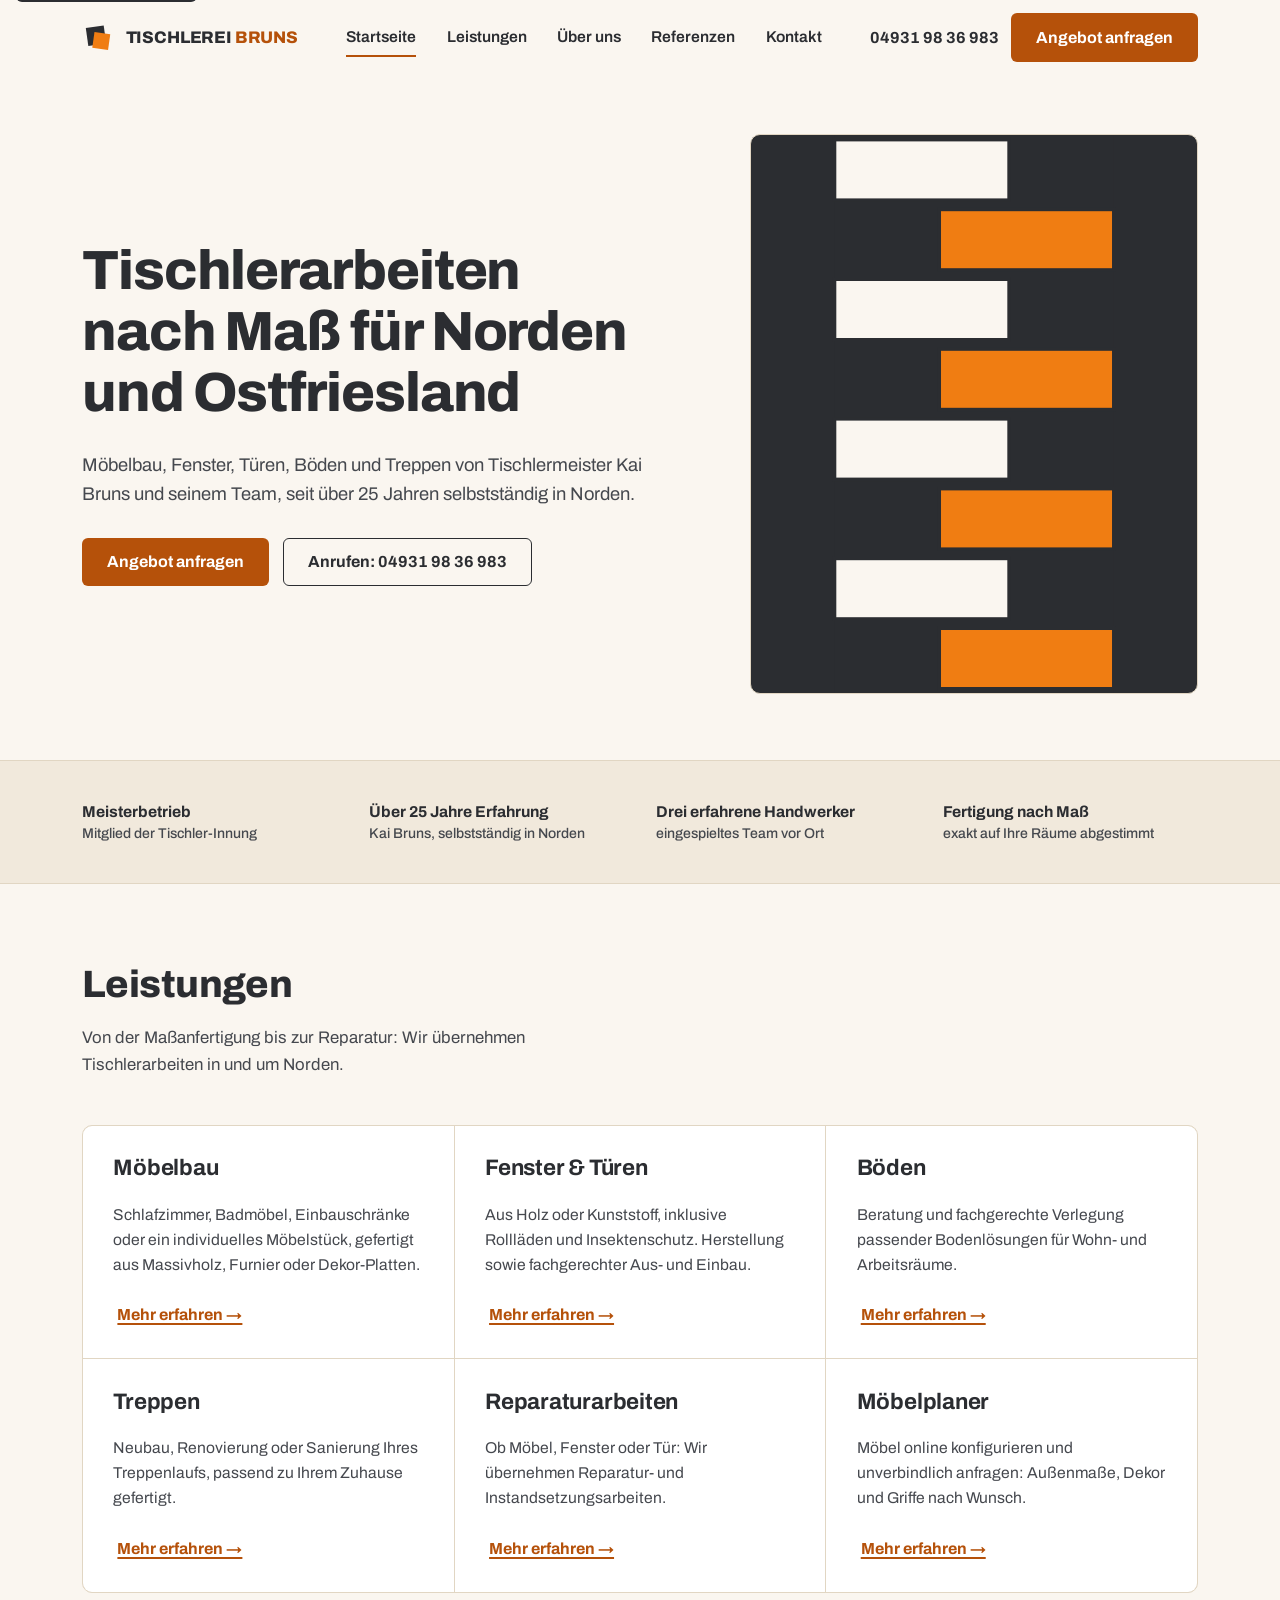
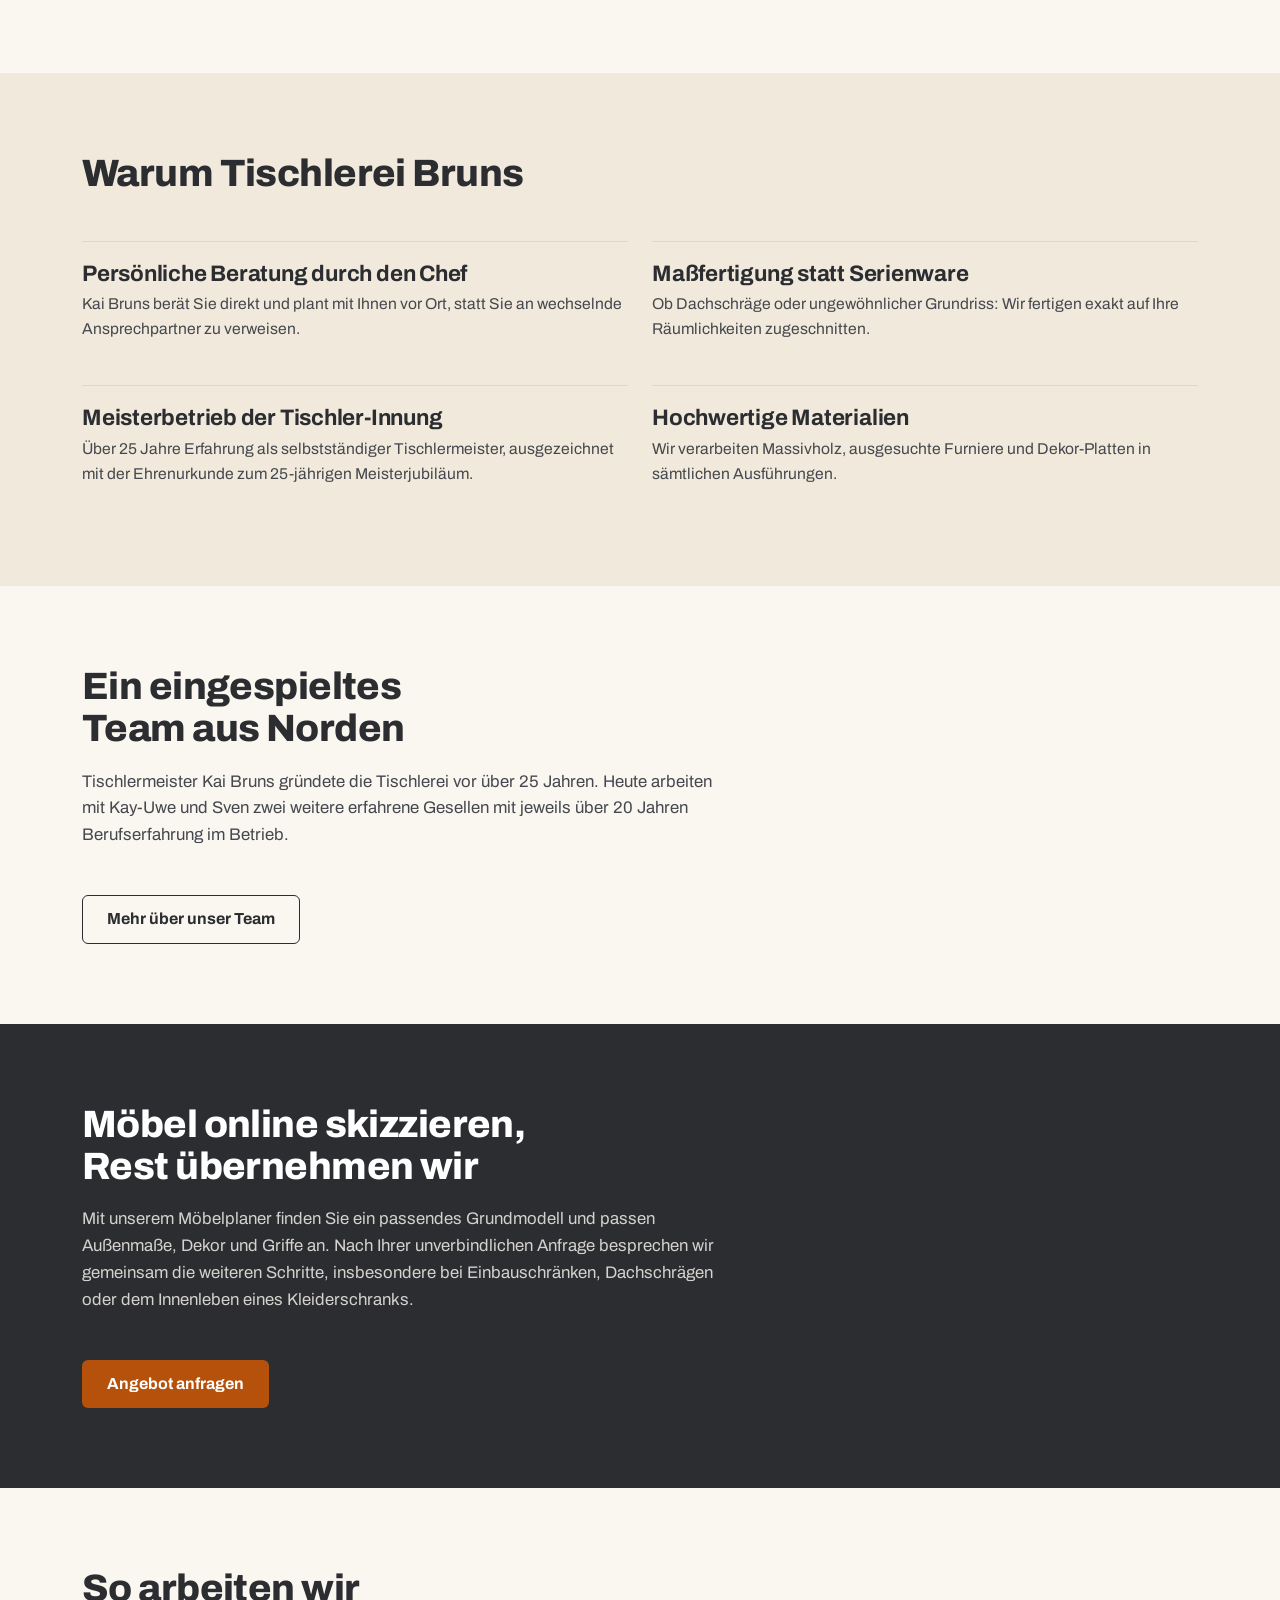
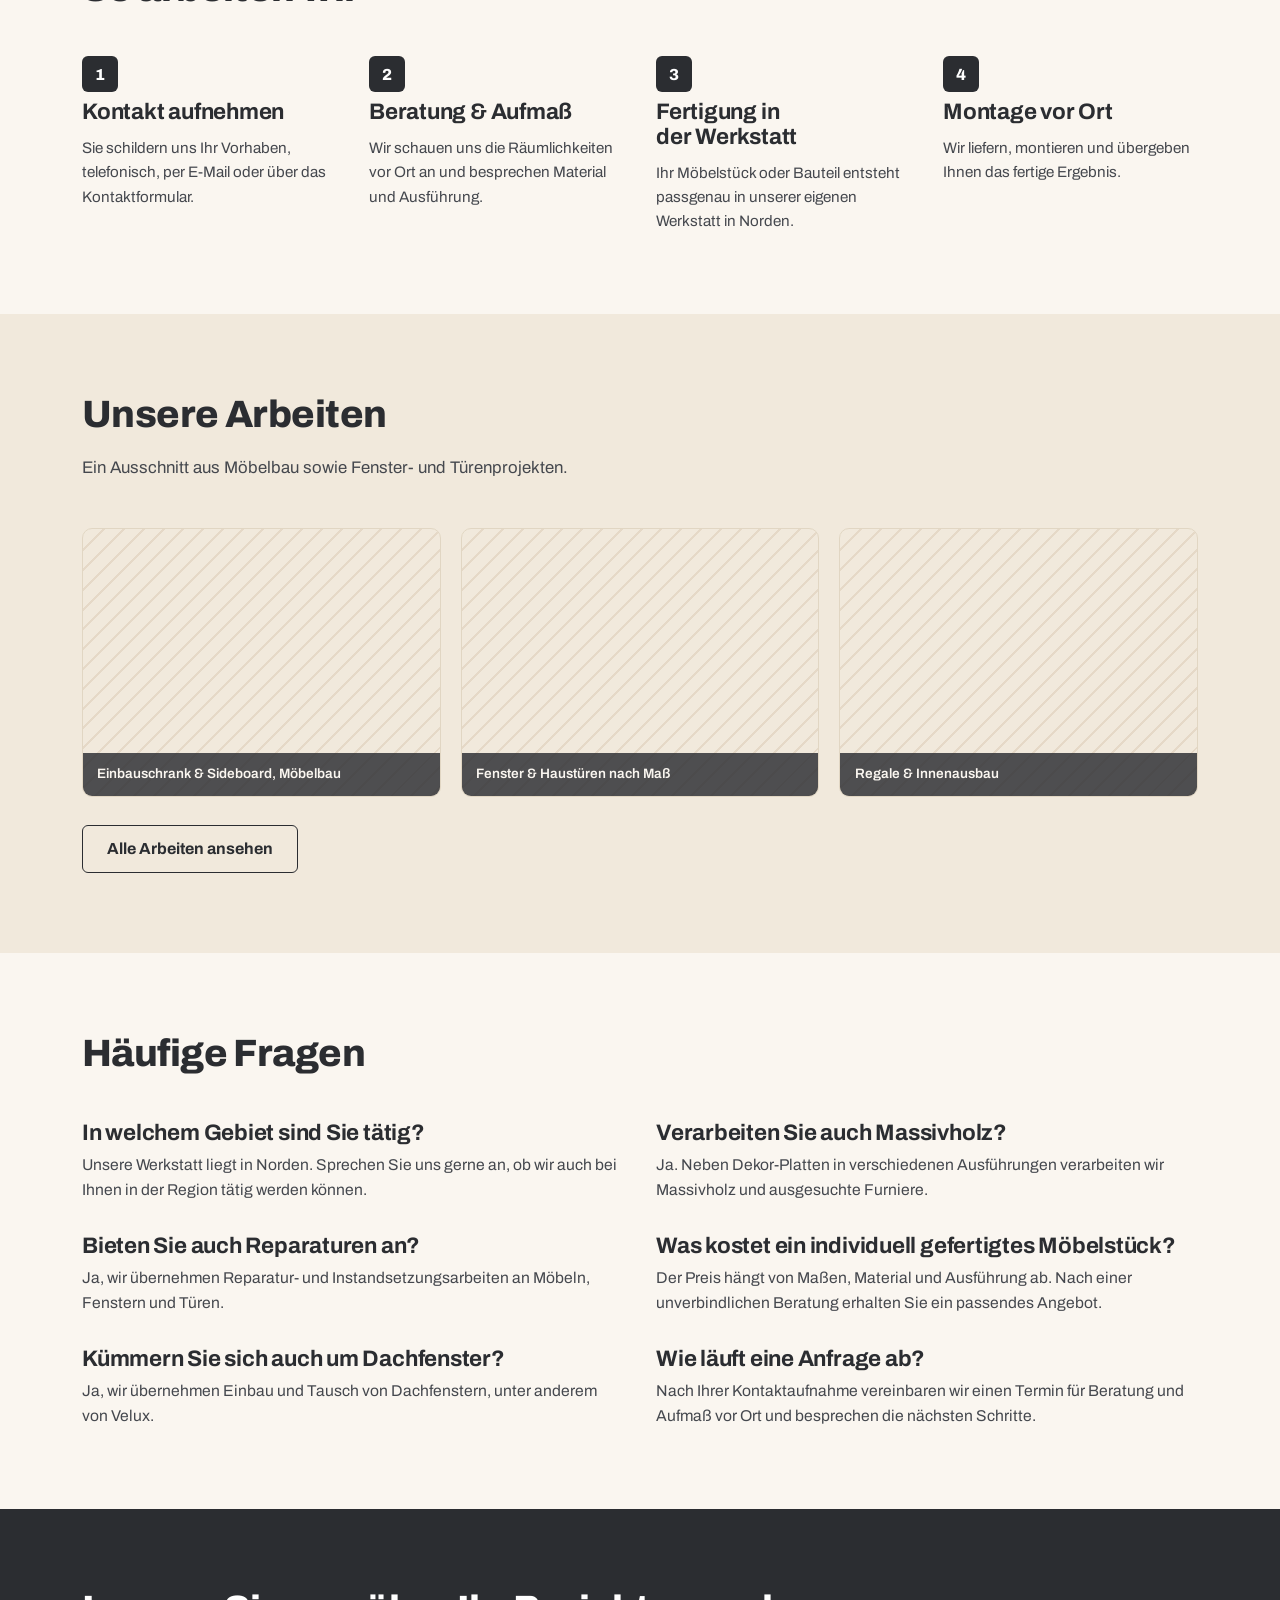
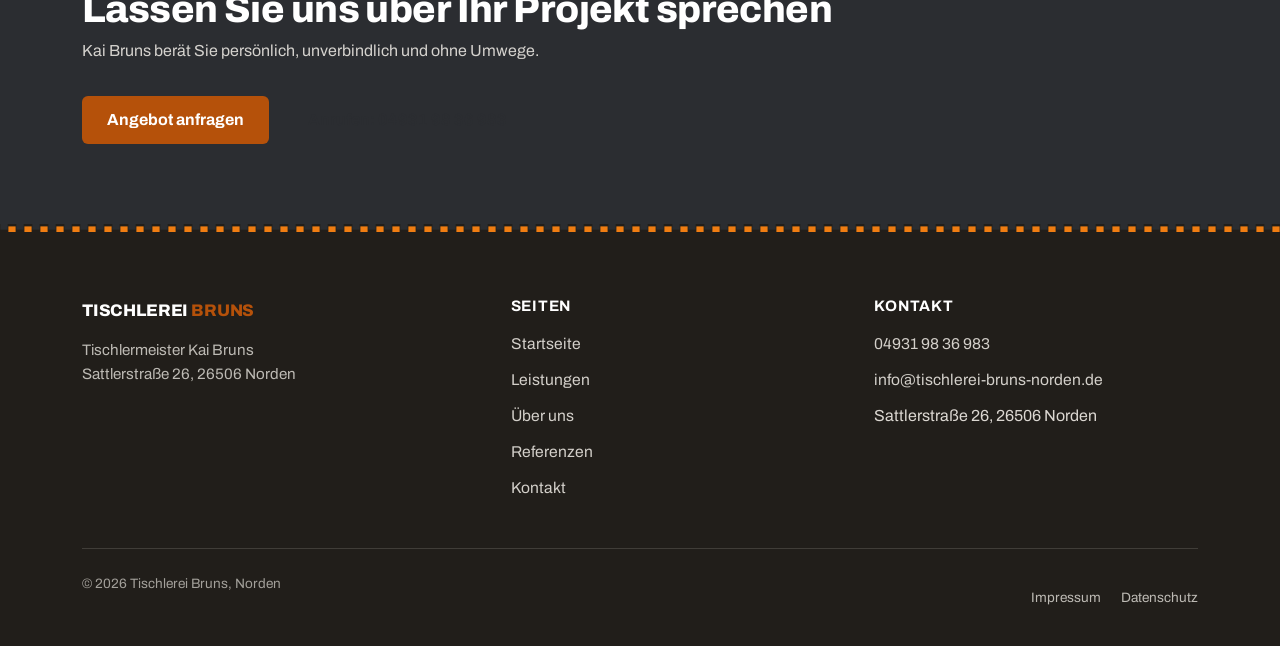
==== index.html @ 198295e8 "Vollständige Unternehmenswebsite für Tischlerei Bruns erstellen Statische HTML/CSS/JS-Website mit St" ====
<!doctype html>
<html lang="de">
<head>
  <meta charset="UTF-8" />
  <meta name="viewport" content="width=device-width, initial-scale=1, viewport-fit=cover, interactive-widget=resizes-content" />
  <title>Tischlerei Bruns Norden | Möbel, Fenster &amp; Türen nach Maß</title>
  <meta name="description" content="Tischlerei Bruns in Norden: Möbelbau, Fenster &amp; Türen, Böden, Treppen und Reparaturarbeiten nach Maß. Meisterbetrieb der Tischler-Innung, über 25 Jahre Erfahrung." />
  <link rel="canonical" href="https://www.tischlerei-bruns-norden.de/" />
  <meta property="og:type" content="website" />
  <meta property="og:site_name" content="Tischlerei Bruns" />
  <meta property="og:title" content="Tischlerei Bruns Norden | Möbel, Fenster &amp; Türen nach Maß" />
  <meta property="og:description" content="Meisterbetrieb in Norden: Möbelbau, Fenster &amp; Türen, Böden, Treppen und Reparaturarbeiten nach Maß." />
  <meta property="og:locale" content="de_DE" />
  <meta name="theme-color" content="#faf6f0" />
  <link rel="icon" href="assets/img/favicon.svg" type="image/svg+xml" />
  <link rel="preconnect" href="https://fonts.googleapis.com" />
  <link rel="preconnect" href="https://fonts.gstatic.com" crossorigin />
  <link rel="stylesheet" href="assets/css/style.css" />
  <script type="application/ld+json">
  {
    "@context": "https://schema.org",
    "@type": "HomeAndConstructionBusiness",
    "name": "Tischlerei Bruns",
    "url": "https://www.tischlerei-bruns-norden.de/",
    "telephone": "+49 4931 983 6983",
    "email": "info@tischlerei-bruns-norden.de",
    "address": {
      "@type": "PostalAddress",
      "streetAddress": "Sattlerstraße 26",
      "postalCode": "26506",
      "addressLocality": "Norden",
      "addressCountry": "DE"
    }
  }
  </script>
</head>
<body>
  <div class="scroll-sentinel" data-scroll-sentinel aria-hidden="true"></div>
  <a class="skip-link" href="#main">Zum Inhalt springen</a>

  <header class="site-header">
    <div class="container">
      <a class="brand" href="index.html">
        <svg class="brand-mark" viewBox="0 0 64 64" aria-hidden="true">
          <g transform="translate(32,32) rotate(-8)"><rect x="-22" y="-22" width="34" height="34" fill="#2B2D31"/></g>
          <g transform="translate(32,32) rotate(8)"><rect x="-10" y="-10" width="30" height="30" fill="#F07D12"/></g>
        </svg>
        <span class="brand-word">TISCHLEREI <strong>BRUNS</strong></span>
      </a>
      <nav class="main-nav" aria-label="Hauptnavigation">
        <a href="index.html" aria-current="page">Startseite</a>
        <a href="leistungen.html">Leistungen</a>
        <a href="ueber-uns.html">Über uns</a>
        <a href="referenzen.html">Referenzen</a>
        <a href="kontakt.html">Kontakt</a>
      </nav>
      <div class="header-actions">
        <a class="header-call" href="tel:+4949319836983">04931 98 36 983</a>
        <a class="btn btn-primary" href="kontakt.html">Angebot anfragen</a>
        <button class="nav-toggle" type="button" data-nav-toggle aria-expanded="false" aria-controls="mobile-nav" aria-label="Menü öffnen">
          <span class="nav-toggle-bars"><span></span><span></span><span></span></span>
        </button>
      </div>
    </div>
  </header>

  <div class="mobile-nav" id="mobile-nav" data-mobile-nav>
    <nav aria-label="Mobile Navigation">
      <a href="index.html" aria-current="page">Startseite</a>
      <a href="leistungen.html">Leistungen</a>
      <a href="ueber-uns.html">Über uns</a>
      <a href="referenzen.html">Referenzen</a>
      <a href="kontakt.html">Kontakt</a>
      <a class="btn btn-primary btn-block" href="kontakt.html">Angebot anfragen</a>
      <div class="mobile-nav-contact">
        <a href="tel:+4949319836983">04931 98 36 983</a>
        <a href="mailto:info@tischlerei-bruns-norden.de">info@tischlerei-bruns-norden.de</a>
      </div>
    </nav>
  </div>

  <main id="main">
    <section class="hero">
      <div class="container">
        <div class="hero-copy">
          <h1>Tischlerarbeiten nach Maß für Norden und Ostfriesland</h1>
          <p>Möbelbau, Fenster, Türen, Böden und Treppen von Tischlermeister Kai Bruns und seinem Team, seit über 25 Jahren selbstständig in Norden.</p>
          <div class="hero-actions">
            <a class="btn btn-primary" href="kontakt.html">Angebot anfragen</a>
            <a class="btn btn-secondary" href="tel:+4949319836983">Anrufen: 04931 98 36 983</a>
          </div>
        </div>
        <div class="hero-visual">
          <svg viewBox="0 0 240 480" role="img" aria-label="Grafische Darstellung einer Zinkenverbindung, Sinnbild für passgenaue Tischlerarbeit">
            <rect width="240" height="480" fill="#2B2D31" />
            <rect x="0" y="4" width="150" height="52" fill="#FAF6F0" stroke="#2B2D31" stroke-width="3" />
            <rect x="90" y="64" width="150" height="52" fill="#F07D12" stroke="#2B2D31" stroke-width="3" />
            <rect x="0" y="124" width="150" height="52" fill="#FAF6F0" stroke="#2B2D31" stroke-width="3" />
            <rect x="90" y="184" width="150" height="52" fill="#F07D12" stroke="#2B2D31" stroke-width="3" />
            <rect x="0" y="244" width="150" height="52" fill="#FAF6F0" stroke="#2B2D31" stroke-width="3" />
            <rect x="90" y="304" width="150" height="52" fill="#F07D12" stroke="#2B2D31" stroke-width="3" />
            <rect x="0" y="364" width="150" height="52" fill="#FAF6F0" stroke="#2B2D31" stroke-width="3" />
            <rect x="90" y="424" width="150" height="52" fill="#F07D12" stroke="#2B2D31" stroke-width="3" />
          </svg>
        </div>
      </div>
    </section>

    <div class="trust-bar">
      <div class="container">
        <ul>
          <li>Meisterbetrieb<span>Mitglied der Tischler-Innung</span></li>
          <li>Über 25 Jahre Erfahrung<span>Kai Bruns, selbstständig in Norden</span></li>
          <li>Drei erfahrene Handwerker<span>eingespieltes Team vor Ort</span></li>
          <li>Fertigung nach Maß<span>exakt auf Ihre Räume abgestimmt</span></li>
        </ul>
      </div>
    </div>

    <section aria-labelledby="leistungen-heading">
      <div class="container">
        <div class="section-head">
          <h2 id="leistungen-heading">Leistungen</h2>
          <p>Von der Maßanfertigung bis zur Reparatur: Wir übernehmen Tischlerarbeiten in und um Norden.</p>
        </div>
        <div class="service-list">
          <article class="service-item">
            <h3><a href="leistungen.html#moebelbau">Möbelbau</a></h3>
            <p>Schlafzimmer, Badmöbel, Einbauschränke oder ein individuelles Möbelstück, gefertigt aus Massivholz, Furnier oder Dekor-Platten.</p>
            <a class="btn-ghost" href="leistungen.html#moebelbau">Mehr erfahren →</a>
          </article>
          <article class="service-item">
            <h3><a href="leistungen.html#fenster-tueren">Fenster &amp; Türen</a></h3>
            <p>Aus Holz oder Kunststoff, inklusive Rollläden und Insektenschutz. Herstellung sowie fachgerechter Aus- und Einbau.</p>
            <a class="btn-ghost" href="leistungen.html#fenster-tueren">Mehr erfahren →</a>
          </article>
          <article class="service-item">
            <h3><a href="leistungen.html#boeden">Böden</a></h3>
            <p>Beratung und fachgerechte Verlegung passender Bodenlösungen für Wohn- und Arbeitsräume.</p>
            <a class="btn-ghost" href="leistungen.html#boeden">Mehr erfahren →</a>
          </article>
          <article class="service-item">
            <h3><a href="leistungen.html#treppen">Treppen</a></h3>
            <p>Neubau, Renovierung oder Sanierung Ihres Treppenlaufs, passend zu Ihrem Zuhause gefertigt.</p>
            <a class="btn-ghost" href="leistungen.html#treppen">Mehr erfahren →</a>
          </article>
          <article class="service-item">
            <h3><a href="leistungen.html#reparaturen">Reparaturarbeiten</a></h3>
            <p>Ob Möbel, Fenster oder Tür: Wir übernehmen Reparatur- und Instandsetzungsarbeiten.</p>
            <a class="btn-ghost" href="leistungen.html#reparaturen">Mehr erfahren →</a>
          </article>
          <article class="service-item">
            <h3><a href="leistungen.html#moebelplaner">Möbelplaner</a></h3>
            <p>Möbel online konfigurieren und unverbindlich anfragen: Außenmaße, Dekor und Griffe nach Wunsch.</p>
            <a class="btn-ghost" href="leistungen.html#moebelplaner">Mehr erfahren →</a>
          </article>
        </div>
      </div>
    </section>

    <section class="section-alt" aria-labelledby="warum-heading">
      <div class="container">
        <div class="section-head">
          <h2 id="warum-heading">Warum Tischlerei Bruns</h2>
        </div>
        <div class="reason-list">
          <div class="reason-item">
            <h3>Persönliche Beratung durch den Chef</h3>
            <p>Kai Bruns berät Sie direkt und plant mit Ihnen vor Ort, statt Sie an wechselnde Ansprechpartner zu verweisen.</p>
          </div>
          <div class="reason-item">
            <h3>Maßfertigung statt Serienware</h3>
            <p>Ob Dachschräge oder ungewöhnlicher Grundriss: Wir fertigen exakt auf Ihre Räumlichkeiten zugeschnitten.</p>
          </div>
          <div class="reason-item">
            <h3>Meisterbetrieb der Tischler-Innung</h3>
            <p>Über 25 Jahre Erfahrung als selbstständiger Tischlermeister, ausgezeichnet mit der Ehrenurkunde zum 25-jährigen Meisterjubiläum.</p>
          </div>
          <div class="reason-item">
            <h3>Hochwertige Materialien</h3>
            <p>Wir verarbeiten Massivholz, ausgesuchte Furniere und Dekor-Platten in sämtlichen Ausführungen.</p>
          </div>
        </div>
      </div>
    </section>

    <section aria-labelledby="ueber-heading">
      <div class="container">
        <div class="section-head section-head--wide">
          <h2 id="ueber-heading">Ein eingespieltes Team aus Norden</h2>
          <p>Tischlermeister Kai Bruns gründete die Tischlerei vor über 25 Jahren. Heute arbeiten mit Kay-Uwe und Sven zwei weitere erfahrene Gesellen mit jeweils über 20 Jahren Berufserfahrung im Betrieb.</p>
        </div>
        <a class="btn btn-secondary" href="ueber-uns.html">Mehr über unser Team</a>
      </div>
    </section>

    <section class="section-dark" aria-labelledby="planer-heading">
      <div class="container">
        <div class="section-head section-head--wide">
          <h2 id="planer-heading">Möbel online skizzieren, Rest übernehmen wir</h2>
          <p>Mit unserem Möbelplaner finden Sie ein passendes Grundmodell und passen Außenmaße, Dekor und Griffe an. Nach Ihrer unverbindlichen Anfrage besprechen wir gemeinsam die weiteren Schritte, insbesondere bei Einbauschränken, Dachschrägen oder dem Innenleben eines Kleiderschranks.</p>
        </div>
        <a class="btn btn-primary" href="kontakt.html?leistung=Moebelplaner">Angebot anfragen</a>
      </div>
    </section>

    <section aria-labelledby="ablauf-heading">
      <div class="container">
        <div class="section-head">
          <h2 id="ablauf-heading">So arbeiten wir</h2>
        </div>
        <div class="process-list">
          <div class="process-item">
            <h3>Kontakt aufnehmen</h3>
            <p>Sie schildern uns Ihr Vorhaben, telefonisch, per E-Mail oder über das Kontaktformular.</p>
          </div>
          <div class="process-item">
            <h3>Beratung &amp; Aufmaß</h3>
            <p>Wir schauen uns die Räumlichkeiten vor Ort an und besprechen Material und Ausführung.</p>
          </div>
          <div class="process-item">
            <h3>Fertigung in der Werkstatt</h3>
            <p>Ihr Möbelstück oder Bauteil entsteht passgenau in unserer eigenen Werkstatt in Norden.</p>
          </div>
          <div class="process-item">
            <h3>Montage vor Ort</h3>
            <p>Wir liefern, montieren und übergeben Ihnen das fertige Ergebnis.</p>
          </div>
        </div>
      </div>
    </section>

    <section class="section-alt" aria-labelledby="referenzen-heading">
      <div class="container">
        <div class="section-head">
          <h2 id="referenzen-heading">Unsere Arbeiten</h2>
          <p>Ein Ausschnitt aus Möbelbau sowie Fenster- und Türenprojekten.</p>
        </div>
        <div class="media-grid media-grid-3">
          <figure class="media-frame" style="--ar: 4/3;">
            <figcaption>Einbauschrank &amp; Sideboard, Möbelbau</figcaption>
          </figure>
          <figure class="media-frame" style="--ar: 4/3;">
            <figcaption>Fenster &amp; Haustüren nach Maß</figcaption>
          </figure>
          <figure class="media-frame" style="--ar: 4/3;">
            <figcaption>Regale &amp; Innenausbau</figcaption>
          </figure>
        </div>
        <p class="mt-lg"><a class="btn btn-secondary" href="referenzen.html">Alle Arbeiten ansehen</a></p>
      </div>
    </section>

    <section aria-labelledby="faq-heading">
      <div class="container">
        <div class="section-head">
          <h2 id="faq-heading">Häufige Fragen</h2>
        </div>
        <div class="faq-list">
          <div class="faq-item">
            <h3>In welchem Gebiet sind Sie tätig?</h3>
            <p>Unsere Werkstatt liegt in Norden. Sprechen Sie uns gerne an, ob wir auch bei Ihnen in der Region tätig werden können.</p>
          </div>
          <div class="faq-item">
            <h3>Verarbeiten Sie auch Massivholz?</h3>
            <p>Ja. Neben Dekor-Platten in verschiedenen Ausführungen verarbeiten wir Massivholz und ausgesuchte Furniere.</p>
          </div>
          <div class="faq-item">
            <h3>Bieten Sie auch Reparaturen an?</h3>
            <p>Ja, wir übernehmen Reparatur- und Instandsetzungsarbeiten an Möbeln, Fenstern und Türen.</p>
          </div>
          <div class="faq-item">
            <h3>Was kostet ein individuell gefertigtes Möbelstück?</h3>
            <p>Der Preis hängt von Maßen, Material und Ausführung ab. Nach einer unverbindlichen Beratung erhalten Sie ein passendes Angebot.</p>
          </div>
          <div class="faq-item">
            <h3>Kümmern Sie sich auch um Dachfenster?</h3>
            <p>Ja, wir übernehmen Einbau und Tausch von Dachfenstern, unter anderem von Velux.</p>
          </div>
          <div class="faq-item">
            <h3>Wie läuft eine Anfrage ab?</h3>
            <p>Nach Ihrer Kontaktaufnahme vereinbaren wir einen Termin für Beratung und Aufmaß vor Ort und besprechen die nächsten Schritte.</p>
          </div>
        </div>
      </div>
    </section>

    <section class="cta-band">
      <div class="container">
        <div>
          <h2>Lassen Sie uns über Ihr Projekt sprechen</h2>
          <p>Kai Bruns berät Sie persönlich, unverbindlich und ohne Umwege.</p>
        </div>
        <div class="cta-band-actions">
          <a class="btn btn-primary" href="kontakt.html">Angebot anfragen</a>
          <a class="btn btn-secondary" href="tel:+4949319836983">Anrufen: 04931 98 36 983</a>
        </div>
      </div>
    </section>
  </main>

  <footer class="site-footer">
    <div class="joint-rule" aria-hidden="true"></div>
    <div class="container">
      <div class="footer-inner">
        <div class="footer-brand">
          <span class="brand-word">TISCHLEREI <strong>BRUNS</strong></span>
          <p>Tischlermeister Kai Bruns<br />Sattlerstraße 26, 26506 Norden</p>
        </div>
        <nav class="footer-col" aria-label="Seiten">
          <h3>Seiten</h3>
          <ul>
            <li><a href="index.html">Startseite</a></li>
            <li><a href="leistungen.html">Leistungen</a></li>
            <li><a href="ueber-uns.html">Über uns</a></li>
            <li><a href="referenzen.html">Referenzen</a></li>
            <li><a href="kontakt.html">Kontakt</a></li>
          </ul>
        </nav>
        <div class="footer-col">
          <h3>Kontakt</h3>
          <ul>
            <li><a href="tel:+4949319836983">04931 98 36 983</a></li>
            <li><a href="mailto:info@tischlerei-bruns-norden.de">info@tischlerei-bruns-norden.de</a></li>
            <li>Sattlerstraße 26, 26506 Norden</li>
          </ul>
        </div>
      </div>
      <div class="footer-bottom">
        <p>© <span data-year>2026</span> Tischlerei Bruns, Norden</p>
        <ul>
          <li><a href="impressum.html">Impressum</a></li>
          <li><a href="datenschutz.html">Datenschutz</a></li>
        </ul>
      </div>
    </div>
  </footer>

  <script src="assets/js/main.js"></script>
</body>
</html>
---- assets/css/style.css ----
/* ==========================================================================
   Tischlerei Bruns — Design System
   Ein Akzent (Marken-Orange), eine Radien-Skala, ein Motion-Moment.
   ========================================================================== */

@import url("https://fonts.googleapis.com/css2?family=Archivo:ital,wght@0,400;0,500;0,600;0,700;0,800;1,500&display=swap");

:root {
  /* Brand (aus dem bestehenden Logo/Beschilderung übernommen) */
  --color-orange: #f07d12;
  --color-orange-deep: #b5510a;
  --color-orange-deep-hover: #8f3f08;
  --color-charcoal: #2b2d31;
  --color-charcoal-2: #45484e;
  --color-ink: #211e1a;
  --color-paper: #faf6f0;
  --color-paper-alt: #f1e9dc;
  --color-line: #e1d6c3;
  --color-wood: #a9835a;
  --color-white: #ffffff;

  --color-success: #2f6b3f;
  --color-error: #a5321a;

  /* Typografie */
  --font-sans: "Archivo", system-ui, -apple-system, "Segoe UI", Roboto, sans-serif;
  --measure: 68ch;

  /* Radien (Regel: Buttons/Inputs 6px, Karten/Medien 10px, Badges pill) */
  --radius-sm: 6px;
  --radius-md: 10px;
  --radius-pill: 999px;

  /* Schatten (auf Anthrazit getönt, mit Versatz + Weichzeichnung) */
  --shadow-sm: 0 1px 2px rgba(43, 45, 49, 0.09);
  --shadow-md: 0 12px 28px -12px rgba(43, 45, 49, 0.28);

  /* Bewegung */
  --ease-out: cubic-bezier(0.23, 1, 0.32, 1);
  --ease-in-out: cubic-bezier(0.77, 0, 0.175, 1);
  --dur-fast: 150ms;
  --dur-base: 220ms;

  --header-h: 76px;
}

/* ---------- Reset & Basis ---------- */
*,
*::before,
*::after {
  box-sizing: border-box;
}

html {
  -webkit-text-size-adjust: 100%;
  scroll-behavior: smooth;
}

@media (prefers-reduced-motion: reduce) {
  html {
    scroll-behavior: auto;
  }
}

body {
  margin: 0;
  font-family: var(--font-sans);
  color: var(--color-ink);
  background: var(--color-paper);
  line-height: 1.6;
  -webkit-tap-highlight-color: transparent;
  overscroll-behavior: none;
  overflow-wrap: break-word;
}

img,
svg {
  max-width: 100%;
  display: block;
}

a {
  color: var(--color-orange-deep);
  text-decoration-thickness: 1.5px;
  text-underline-offset: 3px;
}

a:hover {
  color: var(--color-orange-deep-hover);
}

::selection {
  background: var(--color-orange);
  color: var(--color-white);
}

:focus-visible {
  outline: 2.5px solid var(--color-orange-deep);
  outline-offset: 2px;
  border-radius: 3px;
}

h1,
h2,
h3,
h4 {
  font-weight: 800;
  letter-spacing: -0.02em;
  line-height: 1.1;
  margin: 0 0 0.5em;
  color: var(--color-charcoal);
  text-wrap: balance;
}

h1 {
  font-size: clamp(2.25rem, 1.85rem + 2vw, 3.5rem);
}

h2 {
  font-size: clamp(1.75rem, 1.5rem + 1.1vw, 2.5rem);
  letter-spacing: -0.015em;
}

h3 {
  font-size: clamp(1.2rem, 1.1rem + 0.4vw, 1.4rem);
  font-weight: 700;
  letter-spacing: -0.01em;
}

p {
  max-width: var(--measure);
  margin: 0 0 1em;
  hyphens: auto;
}

li,
dd,
dt {
  hyphens: auto;
}

p:last-child {
  margin-bottom: 0;
}

ul,
ol {
  padding-left: 0;
  list-style: none;
}

button {
  font-family: inherit;
}

input,
textarea,
select {
  font-family: inherit;
  font-size: 16px;
}

/* ---------- Layout ---------- */
.container {
  width: 100%;
  max-width: 1180px;
  margin-inline: auto;
  padding-inline: 1.25rem;
}

@media (min-width: 640px) {
  .container {
    padding-inline: 2rem;
  }
}

section {
  padding-block: clamp(3.5rem, 3rem + 2.5vw, 6.5rem);
}

.section-alt {
  background: var(--color-paper-alt);
}

.section-dark {
  background: var(--color-charcoal);
  color: var(--color-paper);
}

.section-dark h2,
.section-dark h3 {
  color: var(--color-white);
}

.section-dark p {
  color: rgba(250, 246, 240, 0.82);
}

.section-head {
  margin-bottom: clamp(2rem, 1.6rem + 1.6vw, 3rem);
  max-width: 56ch;
}

.section-head--wide {
  max-width: 72ch;
}

.section-head p {
  color: var(--color-charcoal-2);
  font-size: 1.05rem;
}

.section-dark .section-head p {
  color: rgba(250, 246, 240, 0.82);
}

/* Finger-Zinken-Trennlinie: schmales, wiederkehrendes Markenzeichen */
.joint-rule {
  height: 8px;
  background-image: url("../img/finger-joint-tile.svg");
  background-repeat: repeat-x;
  background-size: 64px 16px;
  background-position: center;
}

.grid {
  display: grid;
  gap: 1.75rem;
}

@media (min-width: 780px) {
  .grid-2 {
    grid-template-columns: repeat(2, 1fr);
  }
  .grid-3 {
    grid-template-columns: repeat(3, 1fr);
  }
  /* Reihenfolge nur ab Desktop tauschen; mobil bleibt Text immer zuerst lesbar */
  .order-1 {
    order: 1;
  }
  .order-2 {
    order: 2;
  }
}

.stack {
  display: flex;
  flex-direction: column;
  gap: 0.9rem;
}

.mt-lg {
  margin-top: 1.75rem;
}

.mt-sm {
  margin-top: 0.75rem;
}

.visually-hidden {
  position: absolute;
  width: 1px;
  height: 1px;
  overflow: hidden;
  clip: rect(0 0 0 0);
  white-space: nowrap;
  border: 0;
  padding: 0;
  margin: -1px;
}

.skip-link {
  position: absolute;
  left: 1rem;
  top: -3rem;
  background: var(--color-charcoal);
  color: var(--color-white);
  padding: 0.75rem 1.25rem;
  border-radius: var(--radius-sm);
  z-index: 200;
  transition: top var(--dur-base) var(--ease-out);
}

.skip-link:focus {
  top: 1rem;
}

/* ---------- Buttons ---------- */
.btn {
  display: inline-flex;
  align-items: center;
  justify-content: center;
  gap: 0.5rem;
  font-weight: 700;
  font-size: 1rem;
  line-height: 1;
  white-space: nowrap;
  max-width: 100%;
  overflow: hidden;
  text-overflow: ellipsis;
  padding: 0.95rem 1.5rem;
  border-radius: var(--radius-sm);
  border: 1.5px solid transparent;
  cursor: pointer;
  text-decoration: none;
  transition: transform var(--dur-fast) var(--ease-out),
    background-color var(--dur-base) var(--ease-out),
    border-color var(--dur-base) var(--ease-out),
    color var(--dur-base) var(--ease-out);
}

.btn:active {
  transform: scale(0.97);
}

.btn-primary {
  background: var(--color-orange-deep);
  color: var(--color-white);
}

.btn-primary:hover {
  background: var(--color-orange-deep-hover);
  color: var(--color-white);
}

.btn-secondary {
  background: transparent;
  color: var(--color-charcoal);
  border-color: var(--color-charcoal);
}

.section-dark .btn-secondary {
  color: var(--color-white);
  border-color: rgba(250, 246, 240, 0.55);
}

.btn-secondary:hover {
  background: var(--color-charcoal);
  color: var(--color-white);
}

.section-dark .btn-secondary:hover {
  background: rgba(250, 246, 240, 0.12);
  color: var(--color-white);
}

.btn-ghost {
  background: transparent;
  color: var(--color-orange-deep);
  padding-inline: 0.25rem;
  border: none;
}

.btn-ghost:hover {
  color: var(--color-orange-deep-hover);
}

.btn-block {
  width: 100%;
}

.scroll-sentinel {
  position: absolute;
  top: 0;
  left: 0;
  width: 1px;
  height: 1px;
  pointer-events: none;
}

/* ---------- Header ---------- */
.site-header {
  position: sticky;
  top: 0;
  z-index: 100;
  height: var(--header-h);
  display: flex;
  align-items: center;
  background: rgba(250, 246, 240, 0.92);
  backdrop-filter: blur(10px);
  -webkit-backdrop-filter: blur(10px);
  border-bottom: 1px solid transparent;
  transition: box-shadow var(--dur-base) var(--ease-out), border-color var(--dur-base) var(--ease-out);
}

.site-header.is-scrolled {
  box-shadow: var(--shadow-sm);
  border-bottom-color: var(--color-line);
}

.site-header .container {
  display: flex;
  align-items: center;
  justify-content: space-between;
  gap: 1rem;
}

.brand {
  display: flex;
  align-items: center;
  gap: 0.6rem;
  text-decoration: none;
  flex-shrink: 0;
}

.brand:hover {
  color: inherit;
}

.brand-mark {
  width: 34px;
  height: 34px;
  flex-shrink: 0;
}

.brand-word {
  font-weight: 800;
  font-size: 1.05rem;
  letter-spacing: -0.01em;
  line-height: 1.05;
  color: var(--color-charcoal);
}

.brand-word strong {
  color: var(--color-orange-deep);
  font-weight: 800;
}

.main-nav {
  display: none;
}

@media (min-width: 980px) {
  .main-nav {
    display: flex;
    align-items: center;
    gap: 1.9rem;
  }

  .main-nav a {
    color: var(--color-charcoal);
    text-decoration: none;
    font-weight: 600;
    font-size: 0.98rem;
    padding-block: 0.4rem;
    border-bottom: 2px solid transparent;
    transition: border-color var(--dur-base) var(--ease-out), color var(--dur-base) var(--ease-out);
  }

  .main-nav a:hover {
    color: var(--color-orange-deep);
  }

  .main-nav a[aria-current="page"] {
    border-bottom-color: var(--color-orange-deep);
  }
}

.header-actions {
  display: flex;
  align-items: center;
  gap: 0.75rem;
}

/* Auf sehr schmalen Screens nur Logo + Menü-Button zeigen; die CTA lebt dann im aufklappbaren Menü */
.header-actions .btn-primary {
  display: none;
}

@media (min-width: 640px) {
  .header-actions .btn-primary {
    display: inline-flex;
  }
}

.header-call {
  display: none;
  font-weight: 700;
  color: var(--color-charcoal);
  text-decoration: none;
}

@media (min-width: 780px) {
  .header-call {
    display: inline;
  }
}

.nav-toggle {
  display: inline-flex;
  align-items: center;
  justify-content: center;
  width: 44px;
  height: 44px;
  border-radius: var(--radius-sm);
  border: 1.5px solid var(--color-line);
  background: var(--color-white);
  cursor: pointer;
  touch-action: manipulation;
}

@media (min-width: 980px) {
  .nav-toggle {
    display: none;
  }
}

.nav-toggle-bars {
  position: relative;
  width: 20px;
  height: 14px;
}

.nav-toggle-bars span {
  position: absolute;
  left: 0;
  width: 100%;
  height: 2px;
  background: var(--color-charcoal);
  border-radius: 2px;
  transition: transform var(--dur-base) var(--ease-in-out), opacity var(--dur-base) var(--ease-out), top var(--dur-base) var(--ease-in-out);
}

.nav-toggle-bars span:nth-child(1) {
  top: 0;
}
.nav-toggle-bars span:nth-child(2) {
  top: 6px;
}
.nav-toggle-bars span:nth-child(3) {
  top: 12px;
}

.nav-toggle[aria-expanded="true"] .nav-toggle-bars span:nth-child(1) {
  top: 6px;
  transform: rotate(45deg);
}
.nav-toggle[aria-expanded="true"] .nav-toggle-bars span:nth-child(2) {
  opacity: 0;
}
.nav-toggle[aria-expanded="true"] .nav-toggle-bars span:nth-child(3) {
  top: 6px;
  transform: rotate(-45deg);
}

.mobile-nav {
  position: fixed;
  inset: var(--header-h) 0 0 0;
  background: var(--color-paper);
  z-index: 99;
  padding: 1.5rem 1.25rem 2.5rem;
  overflow-y: auto;
  transform: translateY(-8px);
  opacity: 0;
  visibility: hidden;
  transition: opacity var(--dur-base) var(--ease-out), transform var(--dur-base) var(--ease-out), visibility 0s linear var(--dur-base);
}

@media (min-width: 980px) {
  .mobile-nav {
    display: none;
  }
}

.mobile-nav.is-open {
  opacity: 1;
  transform: translateY(0);
  visibility: visible;
  transition: opacity var(--dur-base) var(--ease-out), transform var(--dur-base) var(--ease-out);
}

.mobile-nav a {
  display: block;
  padding: 1rem 0.25rem;
  border-bottom: 1px solid var(--color-line);
  color: var(--color-charcoal);
  text-decoration: none;
  font-weight: 700;
  font-size: 1.15rem;
}

.mobile-nav a[aria-current="page"] {
  color: var(--color-orange-deep);
}

.mobile-nav .btn {
  margin-top: 1.5rem;
}

.mobile-nav-contact {
  margin-top: 1.5rem;
  padding-top: 1.5rem;
  border-top: 1px solid var(--color-line);
  display: flex;
  flex-direction: column;
  gap: 0.6rem;
  font-weight: 600;
}

/* ---------- Hero ---------- */
.hero {
  padding-block: clamp(2.5rem, 2rem + 2vw, 4rem) clamp(3rem, 2.5rem + 2vw, 5rem);
}

.hero .container {
  display: grid;
  gap: 3rem;
  align-items: center;
}

@media (min-width: 940px) {
  .hero .container {
    grid-template-columns: 1.05fr 0.75fr;
    gap: 2.5rem;
  }
}

.hero-copy p {
  font-size: 1.15rem;
  color: var(--color-charcoal-2);
  max-width: 52ch;
}

.hero-actions {
  display: flex;
  flex-wrap: wrap;
  gap: 0.9rem;
  margin-top: 1.75rem;
}

.hero-visual {
  border-radius: var(--radius-md);
  overflow: hidden;
  border: 1px solid var(--color-line);
  background: var(--color-charcoal);
  aspect-ratio: 4 / 5;
}

.hero-visual svg {
  width: 100%;
  height: 100%;
}

@media (max-width: 939px) {
  .hero-visual {
    aspect-ratio: 16 / 7;
  }
}

/* Load-in: der eine bewusste Bewegungsmoment der Seite */
.hero-copy > * ,
.hero-visual {
  animation: rise-in 640ms var(--ease-out) both;
}

.hero-copy > *:nth-child(1) { animation-delay: 0ms; }
.hero-copy > *:nth-child(2) { animation-delay: 60ms; }
.hero-copy > *:nth-child(3) { animation-delay: 120ms; }
.hero-copy > *:nth-child(4) { animation-delay: 180ms; }
.hero-visual { animation-delay: 120ms; }

@keyframes rise-in {
  from {
    opacity: 0;
    transform: translateY(14px);
  }
  to {
    opacity: 1;
    transform: translateY(0);
  }
}

@media (prefers-reduced-motion: reduce) {
  .hero-copy > *,
  .hero-visual {
    animation: none;
  }
}

/* ---------- Vertrauensleiste ---------- */
.trust-bar {
  border-top: 1px solid var(--color-line);
  border-bottom: 1px solid var(--color-line);
  background: var(--color-paper-alt);
}

.trust-bar ul {
  display: grid;
  gap: 1.25rem 2rem;
  padding-block: 1.5rem;
  grid-template-columns: 1fr;
}

@media (min-width: 700px) {
  .trust-bar ul {
    grid-template-columns: repeat(2, 1fr);
  }
}

@media (min-width: 1080px) {
  .trust-bar ul {
    grid-template-columns: repeat(4, 1fr);
  }
}

.trust-bar li {
  font-weight: 700;
  color: var(--color-charcoal);
  font-size: 0.98rem;
  line-height: 1.35;
}

.trust-bar li span {
  display: block;
  font-weight: 500;
  color: var(--color-charcoal-2);
  font-size: 0.88rem;
  margin-top: 0.15rem;
}

/* ---------- Leistungen (Startseite Übersicht) ---------- */
.service-list {
  display: grid;
  gap: 1px;
  background: var(--color-line);
  border: 1px solid var(--color-line);
  border-radius: var(--radius-md);
  overflow: hidden;
}

@media (min-width: 780px) {
  .service-list {
    grid-template-columns: repeat(2, 1fr);
  }
}

@media (min-width: 1080px) {
  .service-list {
    grid-template-columns: repeat(3, 1fr);
  }
}

.service-item {
  background: var(--color-white);
  padding: 1.9rem;
  display: flex;
  flex-direction: column;
  gap: 0.6rem;
}

.service-item h3 a {
  color: var(--color-charcoal);
  text-decoration: none;
}

.service-item h3 a:hover {
  color: var(--color-orange-deep);
}

.service-item p {
  color: var(--color-charcoal-2);
  font-size: 0.98rem;
}

.service-item .btn-ghost {
  margin-top: auto;
  align-self: flex-start;
  font-weight: 700;
}

/* ---------- Vorteile (Warum-Liste) ---------- */
.reason-list {
  display: grid;
  gap: 1.5rem;
}

@media (min-width: 780px) {
  .reason-list {
    grid-template-columns: repeat(2, 1fr);
  }
}

.reason-item {
  padding-block: 1.25rem;
  border-top: 1px solid var(--color-line);
}

.reason-item h3 {
  margin-bottom: 0.3rem;
}

.reason-item p {
  color: var(--color-charcoal-2);
  font-size: 0.98rem;
}

/* ---------- Ablauf ---------- */
.process-list {
  display: grid;
  gap: 2rem;
  counter-reset: step;
}

@media (min-width: 780px) {
  .process-list {
    grid-template-columns: repeat(4, 1fr);
  }
}

.process-item {
  position: relative;
  padding-top: 2.75rem;
}

.process-item::before {
  counter-increment: step;
  content: counter(step);
  position: absolute;
  top: 0;
  left: 0;
  width: 2.25rem;
  height: 2.25rem;
  border-radius: var(--radius-sm);
  background: var(--color-charcoal);
  color: var(--color-white);
  display: flex;
  align-items: center;
  justify-content: center;
  font-weight: 800;
  font-variant-numeric: tabular-nums;
}

.process-item p {
  color: var(--color-charcoal-2);
  font-size: 0.95rem;
}

/* ---------- Media-Platzhalter ---------- */
.media-frame {
  position: relative;
  aspect-ratio: var(--ar, 4/3);
  border-radius: var(--radius-md);
  overflow: hidden;
  border: 1px solid var(--color-line);
  background: var(--color-paper-alt);
  display: flex;
  align-items: flex-end;
  margin: 0;
}

.media-frame::before {
  content: "";
  position: absolute;
  inset: 0;
  background-image: repeating-linear-gradient(
      135deg,
      rgba(169, 131, 90, 0.16) 0px,
      rgba(169, 131, 90, 0.16) 2px,
      transparent 2px,
      transparent 14px
    );
}

.media-frame figcaption {
  position: relative;
  width: 100%;
  padding: 0.65rem 0.9rem;
  background: rgba(43, 45, 49, 0.82);
  color: var(--color-paper);
  font-size: 0.85rem;
  font-weight: 600;
}

.media-grid {
  display: grid;
  gap: 1.25rem;
  grid-template-columns: repeat(2, 1fr);
}

@media (min-width: 700px) {
  .media-grid-3 {
    grid-template-columns: repeat(3, 1fr);
  }
}

/* ---------- FAQ ---------- */
.faq-list {
  display: grid;
  gap: 2rem;
}

@media (min-width: 780px) {
  .faq-list {
    grid-template-columns: repeat(2, 1fr);
  }
}

.faq-item h3 {
  margin-bottom: 0.4rem;
}

.faq-item p {
  color: var(--color-charcoal-2);
  font-size: 0.98rem;
}

/* ---------- Team ---------- */
.team-list {
  display: grid;
  gap: 1px;
  background: var(--color-line);
  border: 1px solid var(--color-line);
  border-radius: var(--radius-md);
  overflow: hidden;
}

@media (min-width: 780px) {
  .team-list {
    grid-template-columns: repeat(3, 1fr);
  }
}

.team-item {
  background: var(--color-white);
  padding: 1.75rem;
}

.team-item .role {
  display: block;
  color: var(--color-orange-deep);
  font-weight: 700;
  font-size: 0.9rem;
  margin-bottom: 0.35rem;
}

.team-item p {
  font-size: 0.96rem;
  color: var(--color-charcoal-2);
}

/* ---------- Badges / Zertifikate ---------- */
.badge-row {
  display: flex;
  flex-wrap: wrap;
  gap: 0.75rem;
}

.badge {
  display: inline-flex;
  align-items: center;
  gap: 0.4rem;
  padding: 0.5rem 1rem;
  border-radius: var(--radius-pill);
  background: var(--color-paper-alt);
  border: 1px solid var(--color-line);
  font-weight: 700;
  font-size: 0.88rem;
  color: var(--color-charcoal);
}

/* ---------- Formulare ---------- */
.form-field {
  display: flex;
  flex-direction: column;
  gap: 0.4rem;
  margin-bottom: 1.4rem;
}

.form-field label {
  font-weight: 700;
  font-size: 0.95rem;
  color: var(--color-charcoal);
}

.form-hint {
  font-size: 0.85rem;
  color: var(--color-charcoal-2);
}

.form-field input,
.form-field textarea,
.form-field select {
  padding: 0.85rem 1rem;
  border-radius: var(--radius-sm);
  border: 1.5px solid var(--color-line);
  background: var(--color-white);
  color: var(--color-ink);
  transition: border-color var(--dur-base) var(--ease-out), box-shadow var(--dur-base) var(--ease-out);
}

.form-field input:focus,
.form-field textarea:focus,
.form-field select:focus {
  outline: none;
  border-color: var(--color-orange-deep);
  box-shadow: 0 0 0 3px rgba(181, 81, 10, 0.16);
}

.form-field textarea {
  min-height: 140px;
  resize: vertical;
}

.form-error {
  color: var(--color-error);
  font-size: 0.88rem;
  display: none;
}

.form-field.has-error input,
.form-field.has-error textarea,
.form-field.has-error select {
  border-color: var(--color-error);
}

.form-field.has-error .form-error {
  display: block;
}

.form-check {
  display: flex;
  flex-direction: row;
  align-items: flex-start;
  gap: 0.6rem;
  font-weight: 500;
}

.form-check input {
  margin-top: 0.25rem;
  flex-shrink: 0;
}

.form-status {
  border-radius: var(--radius-sm);
  padding: 1rem 1.25rem;
  margin-top: 1.25rem;
  font-weight: 600;
  display: none;
}

.form-status.is-visible {
  display: block;
}

.form-status.is-success {
  background: #e9f3ea;
  color: var(--color-success);
  border: 1px solid #bfdcc4;
}

.form-status.is-error {
  background: #fbe9e5;
  color: var(--color-error);
  border: 1px solid #f0c3b7;
}

fieldset {
  border: none;
  padding: 0;
  margin: 0 0 1.4rem;
}

fieldset legend {
  font-weight: 700;
  font-size: 0.95rem;
  color: var(--color-charcoal);
  padding: 0;
  margin-bottom: 0.6rem;
}

/* ---------- Kontakt-Info-Karten ---------- */
.contact-info {
  display: grid;
  gap: 1.5rem;
}

.contact-info dt {
  font-weight: 700;
  color: var(--color-charcoal-2);
  font-size: 0.85rem;
  text-transform: uppercase;
  letter-spacing: 0.04em;
}

.contact-info dd {
  margin: 0.2rem 0 1.1rem;
  font-size: 1.15rem;
  font-weight: 700;
  color: var(--color-charcoal);
}

.contact-info dd a {
  color: var(--color-charcoal);
  text-decoration: none;
}

.contact-info dd a:hover {
  color: var(--color-orange-deep);
}

.placeholder-note {
  display: inline-block;
  font-size: 0.85rem;
  font-weight: 600;
  font-style: italic;
  color: var(--color-orange-deep);
  background: rgba(240, 125, 18, 0.1);
  padding: 0.2rem 0.55rem;
  border-radius: var(--radius-sm);
}

/* ---------- CTA-Abschluss ---------- */
.cta-band {
  background: var(--color-charcoal);
  color: var(--color-white);
  text-align: left;
}

.cta-band .container {
  display: flex;
  flex-wrap: wrap;
  align-items: center;
  justify-content: space-between;
  gap: 2rem;
}

.cta-band h2 {
  color: var(--color-white);
  margin-bottom: 0.5rem;
}

.cta-band p {
  color: rgba(250, 246, 240, 0.82);
  margin-bottom: 0;
}

.cta-band-actions {
  display: flex;
  flex-wrap: wrap;
  gap: 0.9rem;
}

/* ---------- Footer ---------- */
.site-footer {
  background: var(--color-ink);
  color: rgba(250, 246, 240, 0.86);
  border-top: none;
}

.site-footer .joint-rule {
  width: 100%;
}

.footer-inner {
  padding-block: clamp(3rem, 2.5rem + 2vw, 4.5rem) 2rem;
  display: grid;
  gap: 2.5rem;
}

@media (min-width: 780px) {
  .footer-inner {
    grid-template-columns: 1.2fr 1fr 1fr;
  }
}

.footer-brand .brand-word {
  color: var(--color-white);
}

.footer-brand p {
  color: rgba(250, 246, 240, 0.72);
  font-size: 0.95rem;
  margin-top: 0.9rem;
}

.footer-col h3 {
  color: var(--color-white);
  font-size: 0.95rem;
  text-transform: uppercase;
  letter-spacing: 0.05em;
  margin-bottom: 1rem;
}

.footer-col ul {
  display: flex;
  flex-direction: column;
  gap: 0.65rem;
}

.footer-col a {
  color: rgba(250, 246, 240, 0.82);
  text-decoration: none;
  font-size: 0.98rem;
}

.footer-col a:hover {
  color: var(--color-orange);
}

.footer-bottom {
  border-top: 1px solid rgba(250, 246, 240, 0.14);
  padding-block: 1.5rem;
  display: flex;
  flex-wrap: wrap;
  gap: 1rem;
  justify-content: space-between;
  font-size: 0.85rem;
  color: rgba(250, 246, 240, 0.6);
}

.footer-bottom ul {
  display: flex;
  gap: 1.25rem;
  flex-wrap: wrap;
}

.footer-bottom a {
  color: rgba(250, 246, 240, 0.72);
  text-decoration: none;
}

.footer-bottom a:hover {
  color: var(--color-orange);
}

/* ---------- Rechtstexte ---------- */
.legal-notice {
  background: #fbe9e5;
  border: 1px solid #f0c3b7;
  color: var(--color-error);
  border-radius: var(--radius-md);
  padding: 1.25rem 1.5rem;
  margin-bottom: 2.5rem;
  font-weight: 600;
}

.legal-body h2 {
  font-size: 1.3rem;
  margin-top: 2.25rem;
}

.legal-body h2:first-child {
  margin-top: 0;
}

.legal-body p,
.legal-body li {
  color: var(--color-charcoal-2);
  font-size: 0.98rem;
}

.legal-body ul {
  list-style: disc;
  padding-left: 1.3rem;
  margin-bottom: 1em;
}

.legal-body li {
  margin-bottom: 0.4em;
}

/* ---------- Seitenkopf (Unterseiten) ---------- */
.page-header {
  padding-block: clamp(2.75rem, 2.25rem + 2vw, 4rem) clamp(2rem, 1.75rem + 1vw, 3rem);
  border-bottom: 1px solid var(--color-line);
  background: var(--color-paper-alt);
}

.page-header p {
  color: var(--color-charcoal-2);
  font-size: 1.05rem;
  max-width: 60ch;
}

.breadcrumb {
  font-size: 0.85rem;
  color: var(--color-charcoal-2);
  margin-bottom: 1rem;
}

.breadcrumb a {
  color: var(--color-charcoal-2);
}

/* ---------- 404 ---------- */
.error-page {
  min-height: 60vh;
  display: flex;
  align-items: center;
}

.error-page .container {
  text-align: left;
}
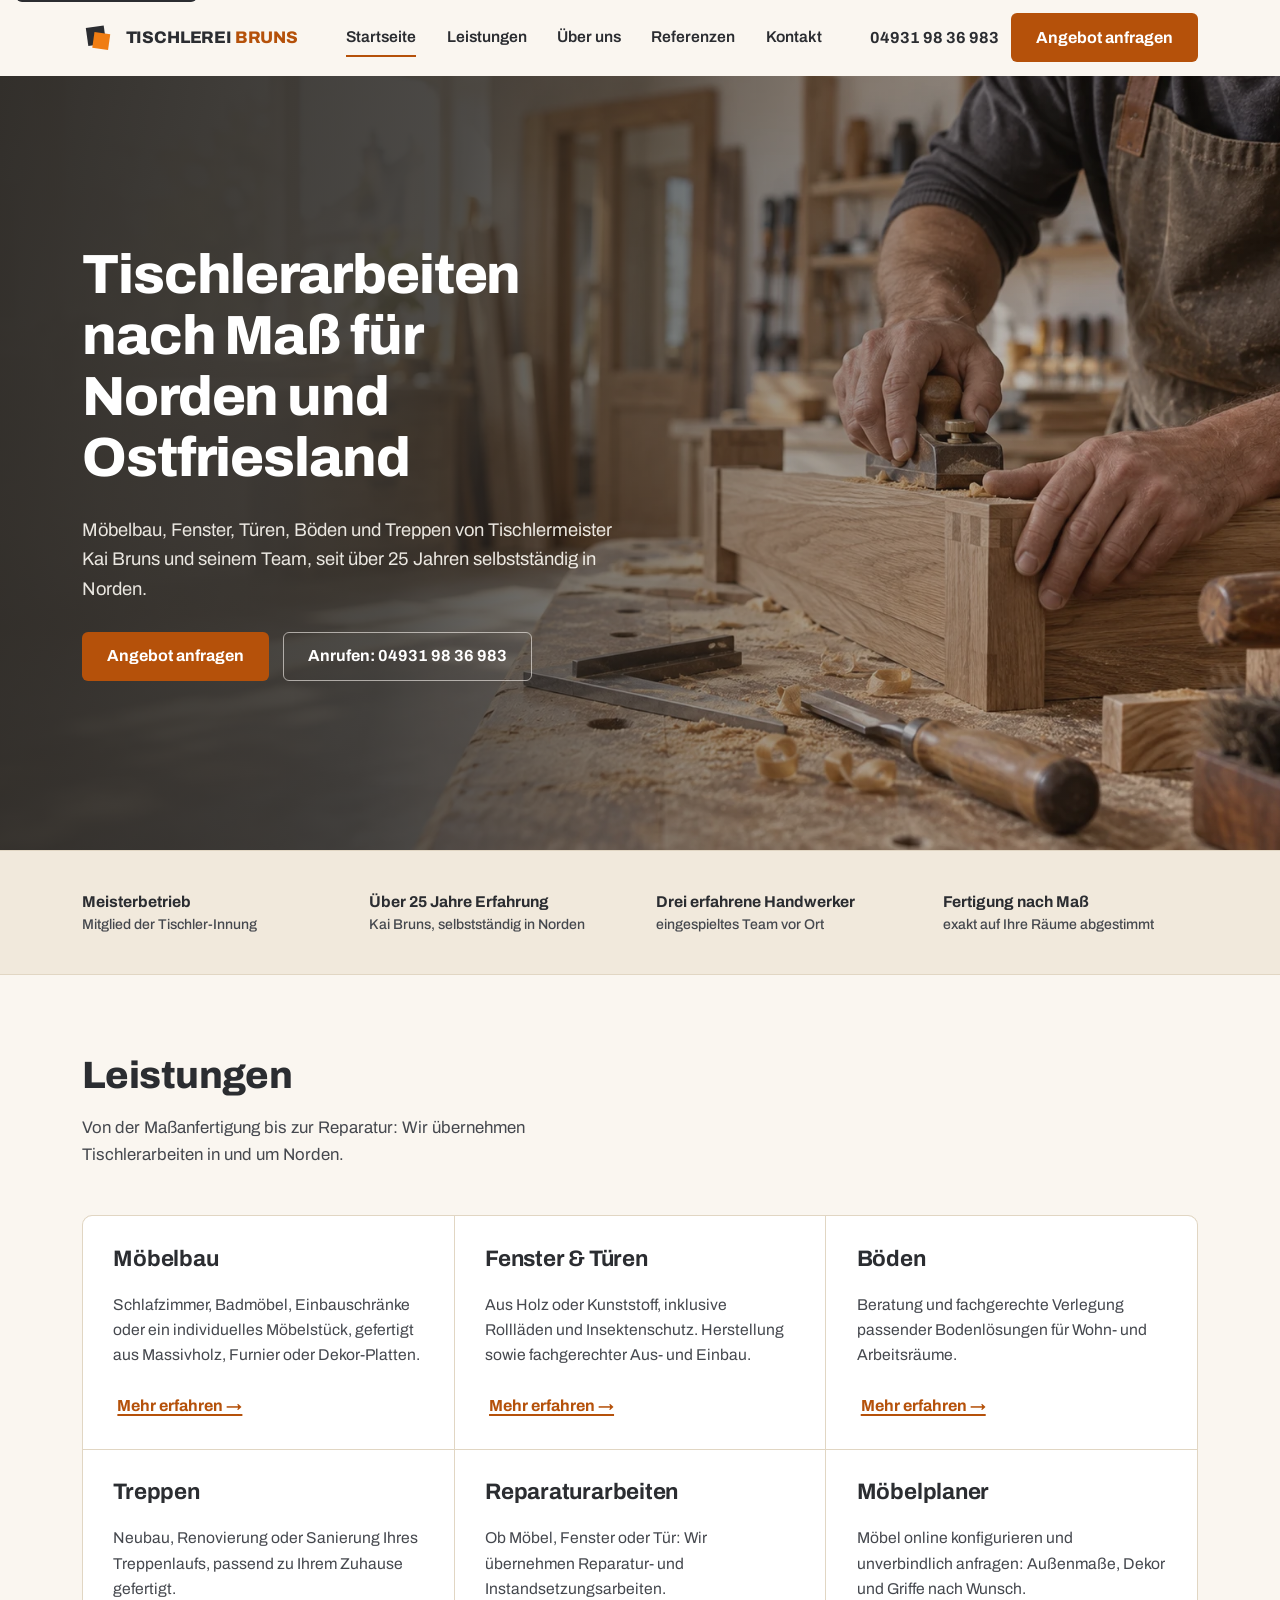
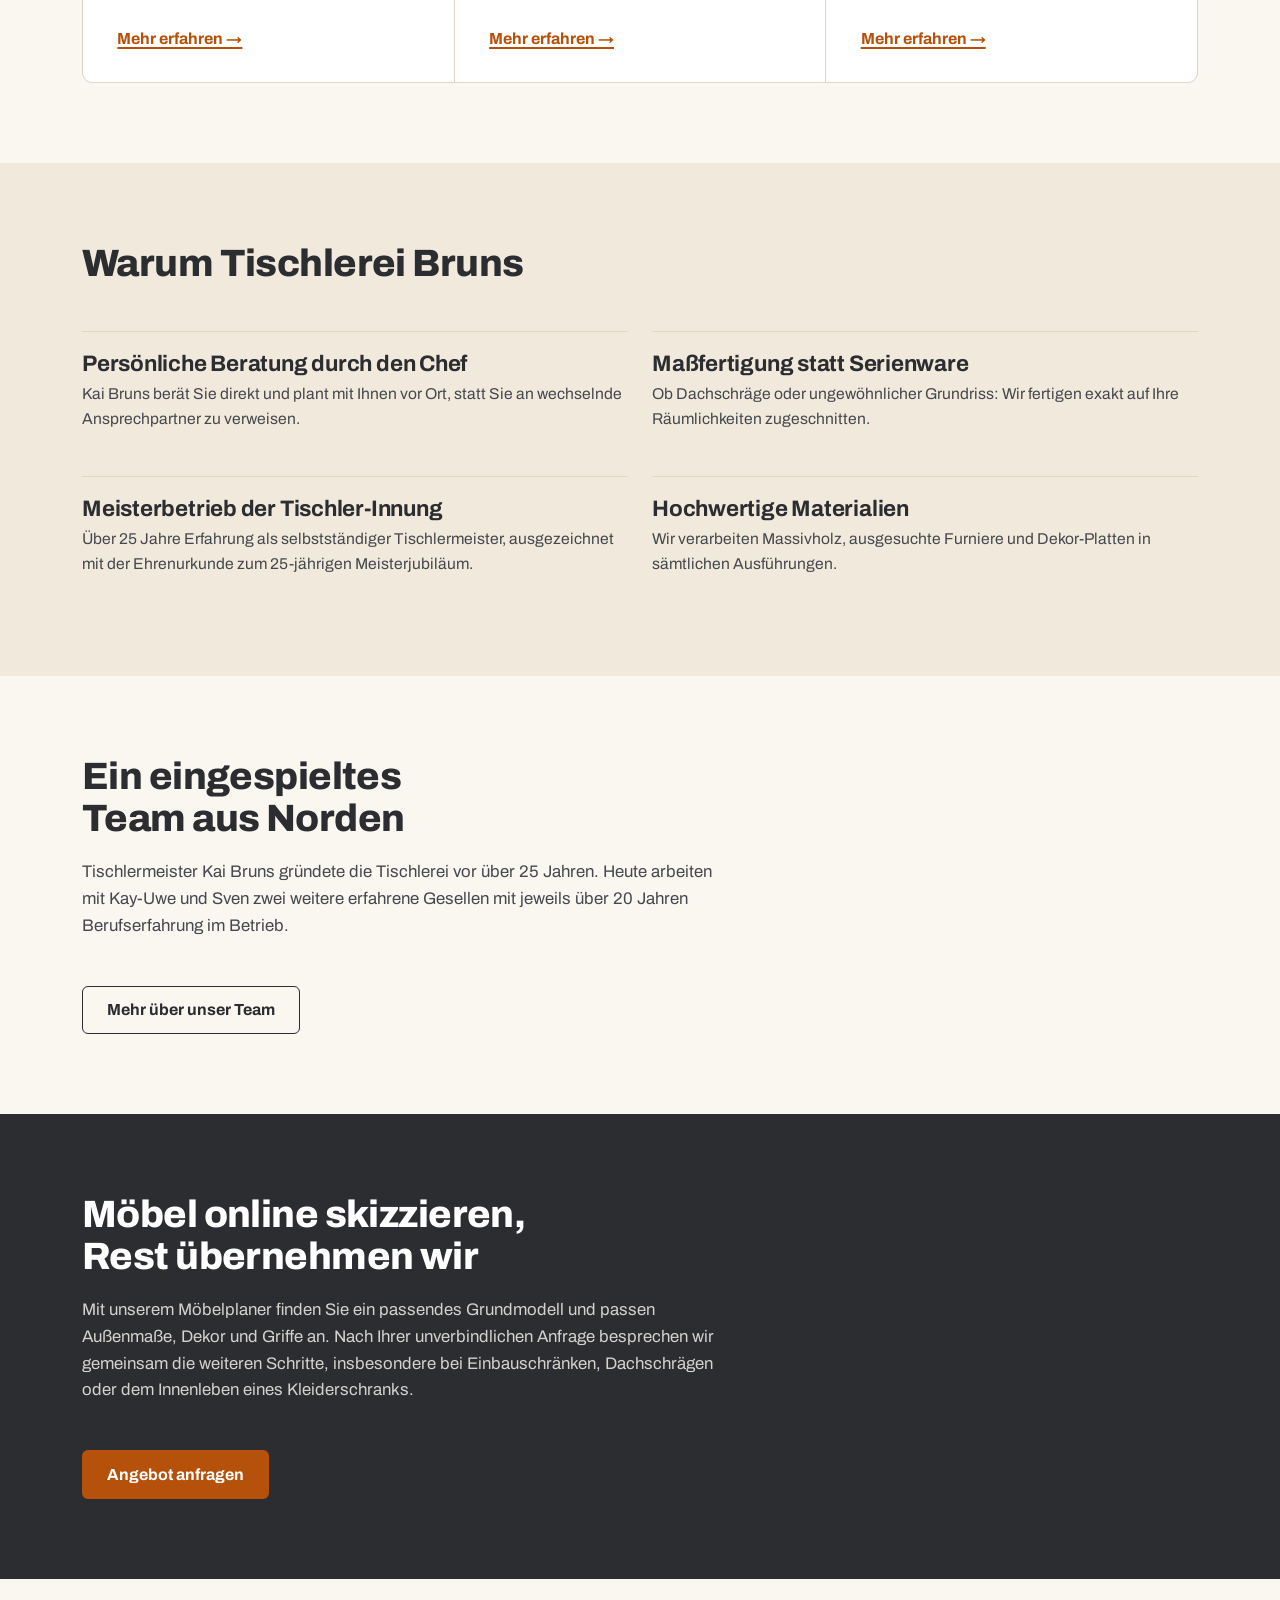
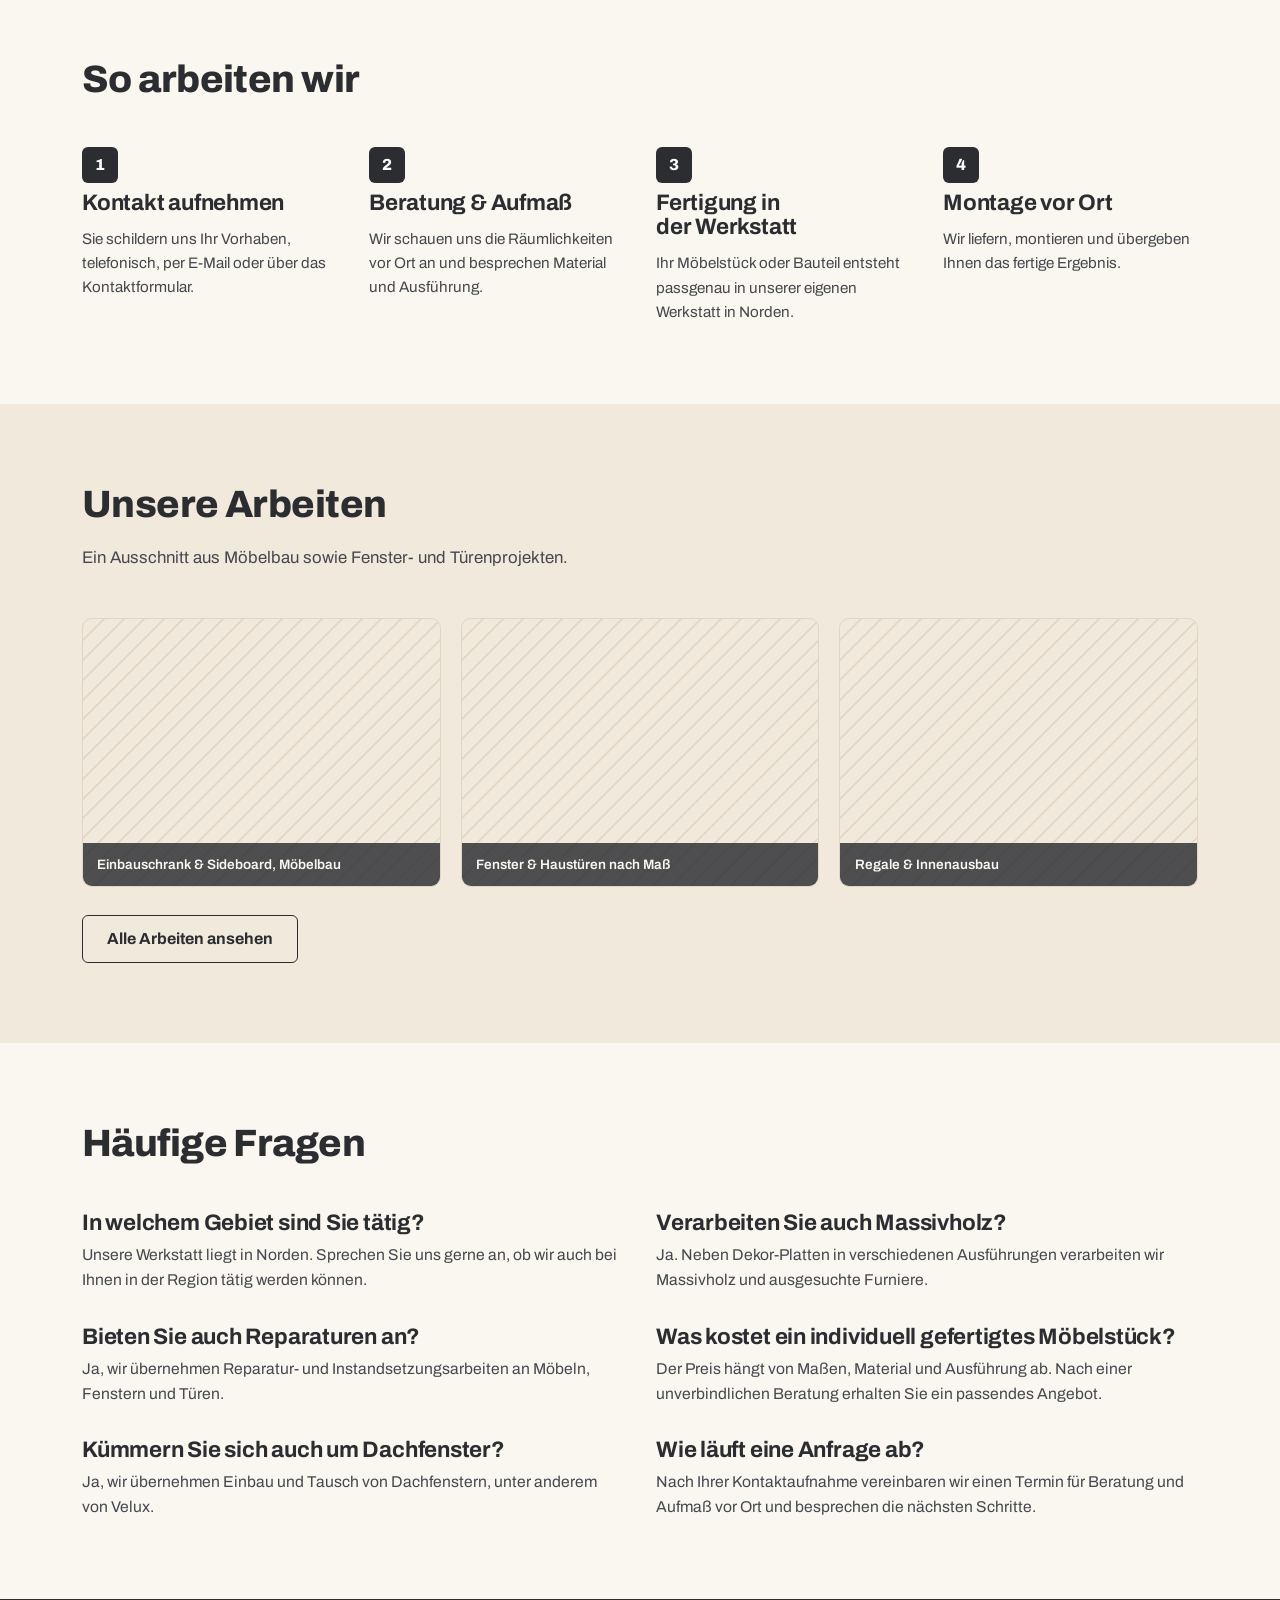
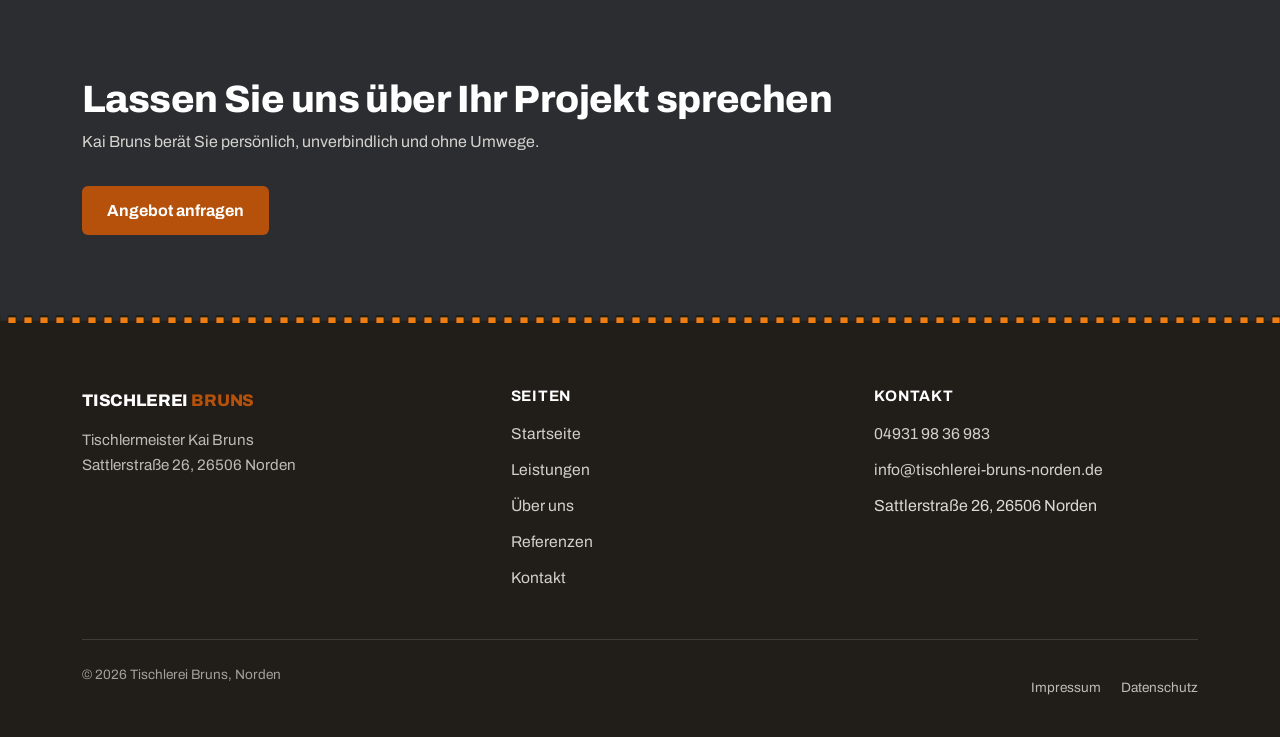
==== commit 20ce7c06: "Echtes Werkstatt-Foto im Hero, Impressum/Datenschutz-Audit - Abstrakte Zinken-SVG im Hero durch das " ====
--- a/index.html
+++ b/index.html
@@ -81,6 +81,16 @@
 
   <main id="main">
     <section class="hero">
+      <div class="hero-media">
+        <img
+          src="assets/img/hero-werkstatt.webp"
+          alt=""
+          width="1672"
+          height="941"
+          fetchpriority="high"
+          loading="eager"
+        />
+      </div>
       <div class="container">
         <div class="hero-copy">
           <h1>Tischlerarbeiten nach Maß für Norden und Ostfriesland</h1>
@@ -89,19 +99,6 @@
             <a class="btn btn-primary" href="kontakt.html">Angebot anfragen</a>
             <a class="btn btn-secondary" href="tel:+4949319836983">Anrufen: 04931 98 36 983</a>
           </div>
-        </div>
-        <div class="hero-visual">
-          <svg viewBox="0 0 240 480" role="img" aria-label="Grafische Darstellung einer Zinkenverbindung, Sinnbild für passgenaue Tischlerarbeit">
-            <rect width="240" height="480" fill="#2B2D31" />
-            <rect x="0" y="4" width="150" height="52" fill="#FAF6F0" stroke="#2B2D31" stroke-width="3" />
-            <rect x="90" y="64" width="150" height="52" fill="#F07D12" stroke="#2B2D31" stroke-width="3" />
-            <rect x="0" y="124" width="150" height="52" fill="#FAF6F0" stroke="#2B2D31" stroke-width="3" />
-            <rect x="90" y="184" width="150" height="52" fill="#F07D12" stroke="#2B2D31" stroke-width="3" />
-            <rect x="0" y="244" width="150" height="52" fill="#FAF6F0" stroke="#2B2D31" stroke-width="3" />
-            <rect x="90" y="304" width="150" height="52" fill="#F07D12" stroke="#2B2D31" stroke-width="3" />
-            <rect x="0" y="364" width="150" height="52" fill="#FAF6F0" stroke="#2B2D31" stroke-width="3" />
-            <rect x="90" y="424" width="150" height="52" fill="#F07D12" stroke="#2B2D31" stroke-width="3" />
-          </svg>
         </div>
       </div>
     </section>
--- a/assets/css/style.css
+++ b/assets/css/style.css
@@ -1,5 +1,5 @@
 /* ==========================================================================
-   Tischlerei Bruns — Design System
+   Tischlerei Bruns: Design System
    Ein Akzent (Marken-Orange), eine Radien-Skala, ein Motion-Moment.
    ========================================================================== */
 
@@ -600,25 +600,69 @@
 
 /* ---------- Hero ---------- */
 .hero {
-  padding-block: clamp(2.5rem, 2rem + 2vw, 4rem) clamp(3rem, 2.5rem + 2vw, 5rem);
-}
-
-.hero .container {
-  display: grid;
-  gap: 3rem;
+  position: relative;
+  isolation: isolate;
+  overflow: hidden;
+  display: flex;
   align-items: center;
+  min-height: 78dvh;
+  padding-block: clamp(2.5rem, 2rem + 2vw, 3.5rem);
 }
 
 @media (min-width: 940px) {
-  .hero .container {
-    grid-template-columns: 1.05fr 0.75fr;
-    gap: 2.5rem;
-  }
+  .hero {
+    min-height: 86dvh;
+  }
+}
+
+.hero-media {
+  position: absolute;
+  inset: 0;
+  z-index: -1;
+}
+
+.hero-media img {
+  width: 100%;
+  height: 100%;
+  object-fit: cover;
+  object-position: 62% 45%;
+}
+
+.hero-media::after {
+  content: "";
+  position: absolute;
+  inset: 0;
+  background: linear-gradient(
+    180deg,
+    rgba(33, 30, 26, 0.85) 0%,
+    rgba(33, 30, 26, 0.72) 45%,
+    rgba(33, 30, 26, 0.6) 100%
+  );
+}
+
+@media (min-width: 940px) {
+  .hero-media::after {
+    background: linear-gradient(
+      100deg,
+      rgba(33, 30, 26, 0.92) 0%,
+      rgba(33, 30, 26, 0.8) 34%,
+      rgba(33, 30, 26, 0.42) 60%,
+      rgba(33, 30, 26, 0.14) 100%
+    );
+  }
+}
+
+.hero-copy {
+  max-width: 34rem;
+}
+
+.hero-copy h1 {
+  color: var(--color-white);
 }
 
 .hero-copy p {
   font-size: 1.15rem;
-  color: var(--color-charcoal-2);
+  color: rgba(250, 246, 240, 0.92);
   max-width: 52ch;
 }
 
@@ -629,28 +673,18 @@
   margin-top: 1.75rem;
 }
 
-.hero-visual {
-  border-radius: var(--radius-md);
-  overflow: hidden;
-  border: 1px solid var(--color-line);
-  background: var(--color-charcoal);
-  aspect-ratio: 4 / 5;
-}
-
-.hero-visual svg {
-  width: 100%;
-  height: 100%;
-}
-
-@media (max-width: 939px) {
-  .hero-visual {
-    aspect-ratio: 16 / 7;
-  }
+.hero .btn-secondary {
+  color: var(--color-white);
+  border-color: rgba(250, 246, 240, 0.6);
+}
+
+.hero .btn-secondary:hover {
+  background: rgba(250, 246, 240, 0.14);
+  color: var(--color-white);
 }
 
 /* Load-in: der eine bewusste Bewegungsmoment der Seite */
-.hero-copy > * ,
-.hero-visual {
+.hero-copy > * {
   animation: rise-in 640ms var(--ease-out) both;
 }
 
@@ -658,7 +692,6 @@
 .hero-copy > *:nth-child(2) { animation-delay: 60ms; }
 .hero-copy > *:nth-child(3) { animation-delay: 120ms; }
 .hero-copy > *:nth-child(4) { animation-delay: 180ms; }
-.hero-visual { animation-delay: 120ms; }
 
 @keyframes rise-in {
   from {
@@ -672,8 +705,7 @@
 }
 
 @media (prefers-reduced-motion: reduce) {
-  .hero-copy > *,
-  .hero-visual {
+  .hero-copy > * {
     animation: none;
   }
 }
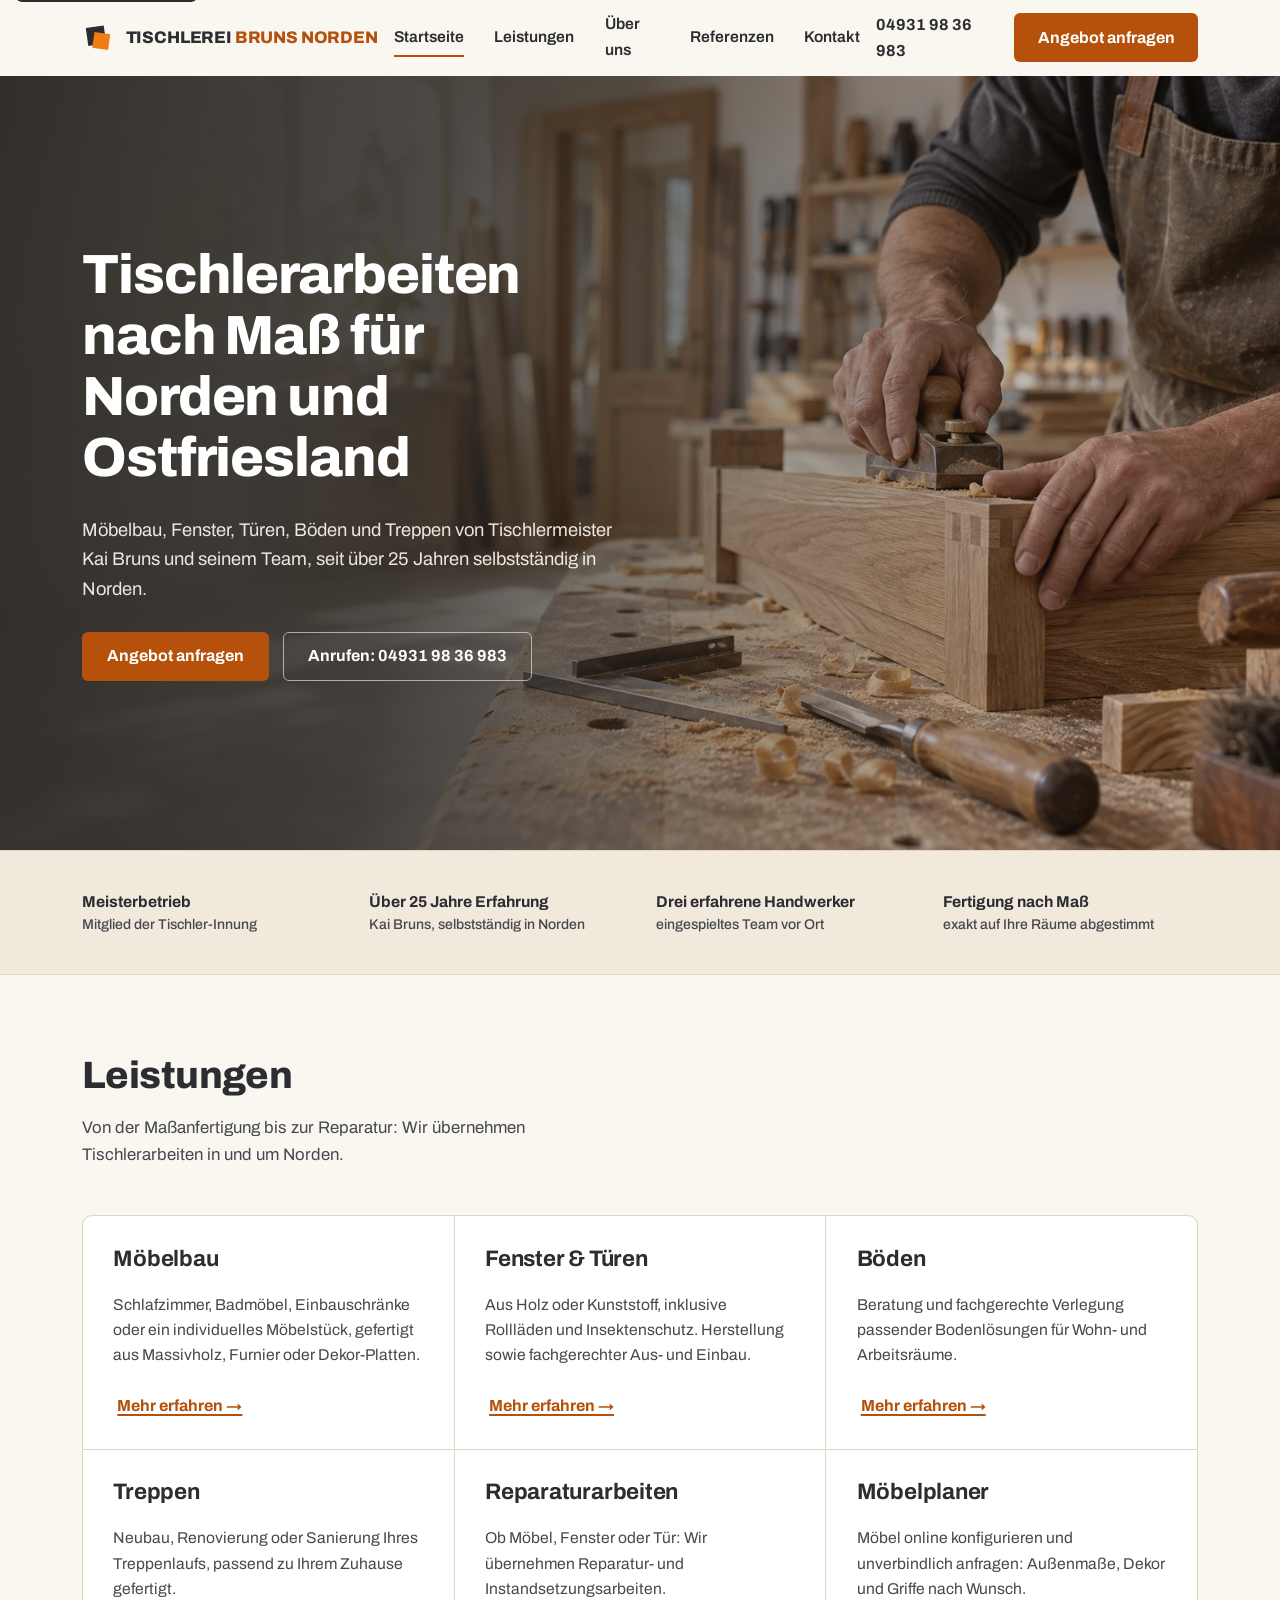
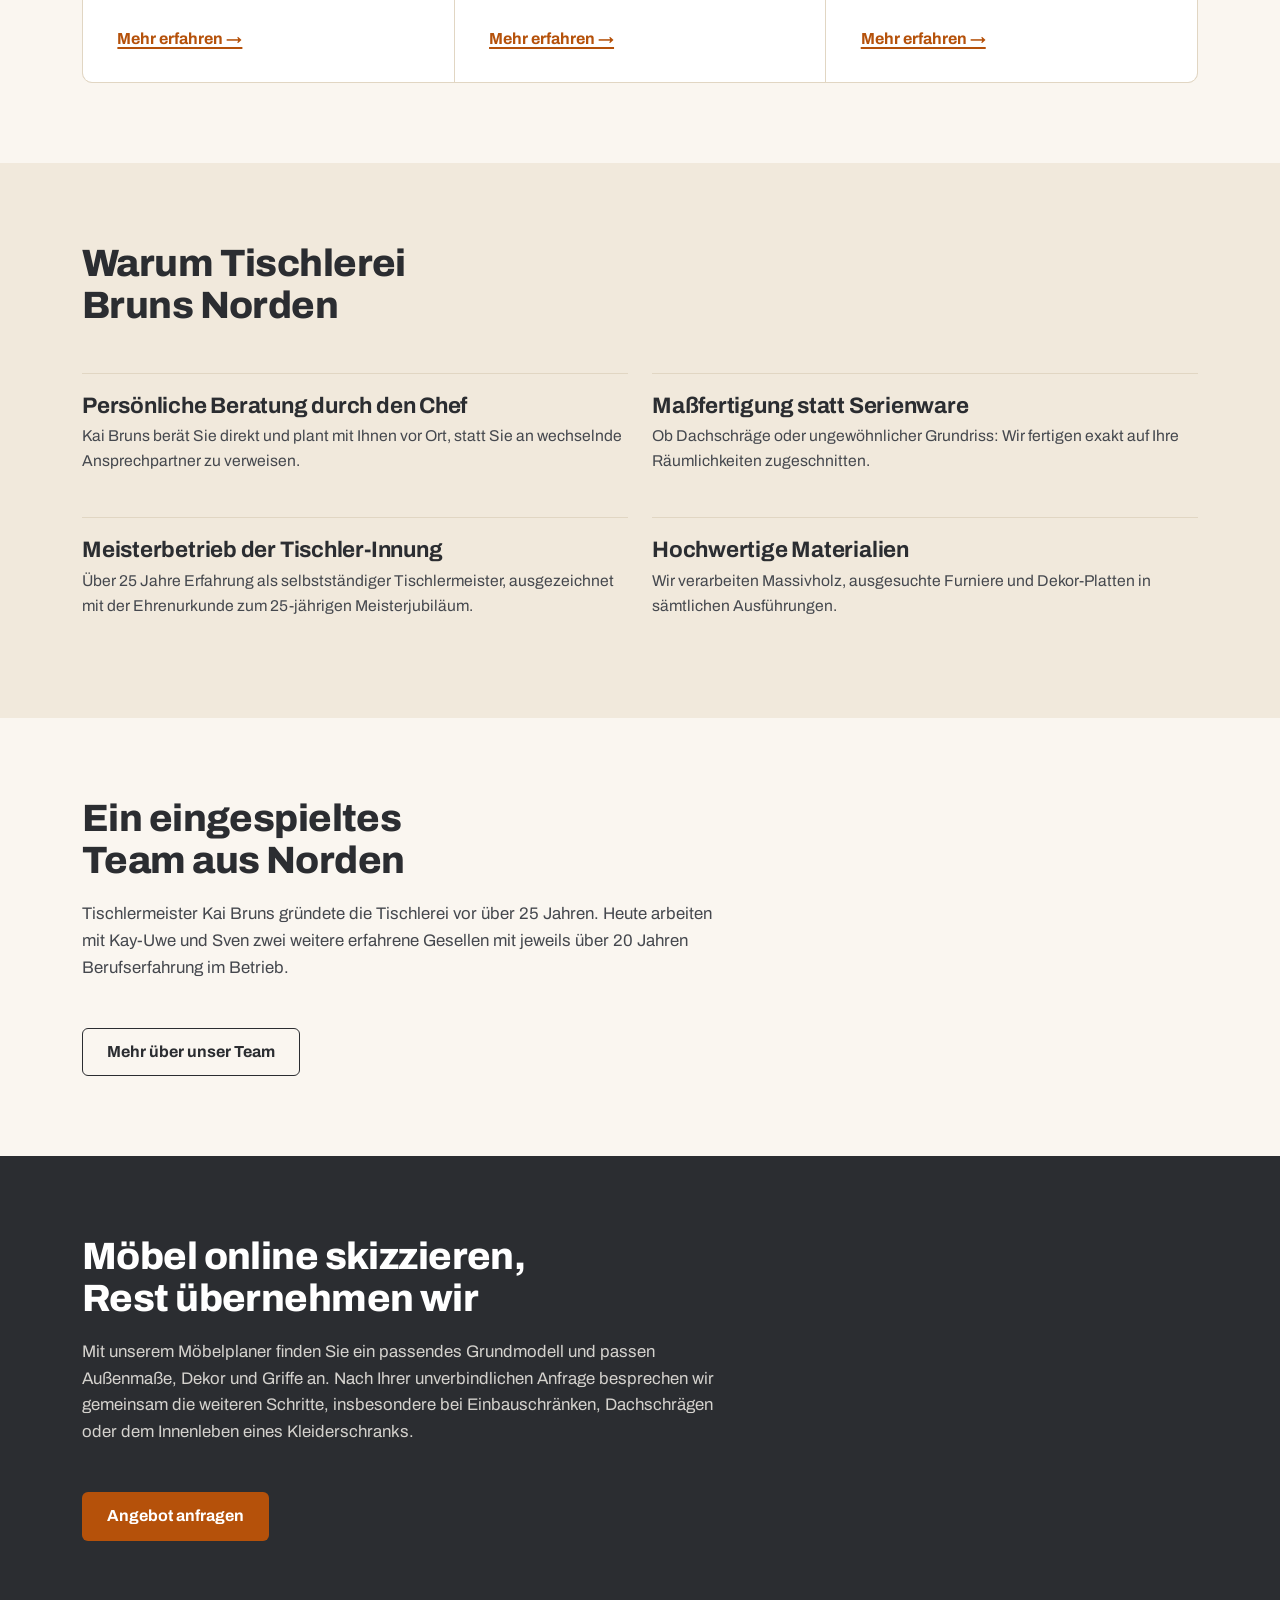
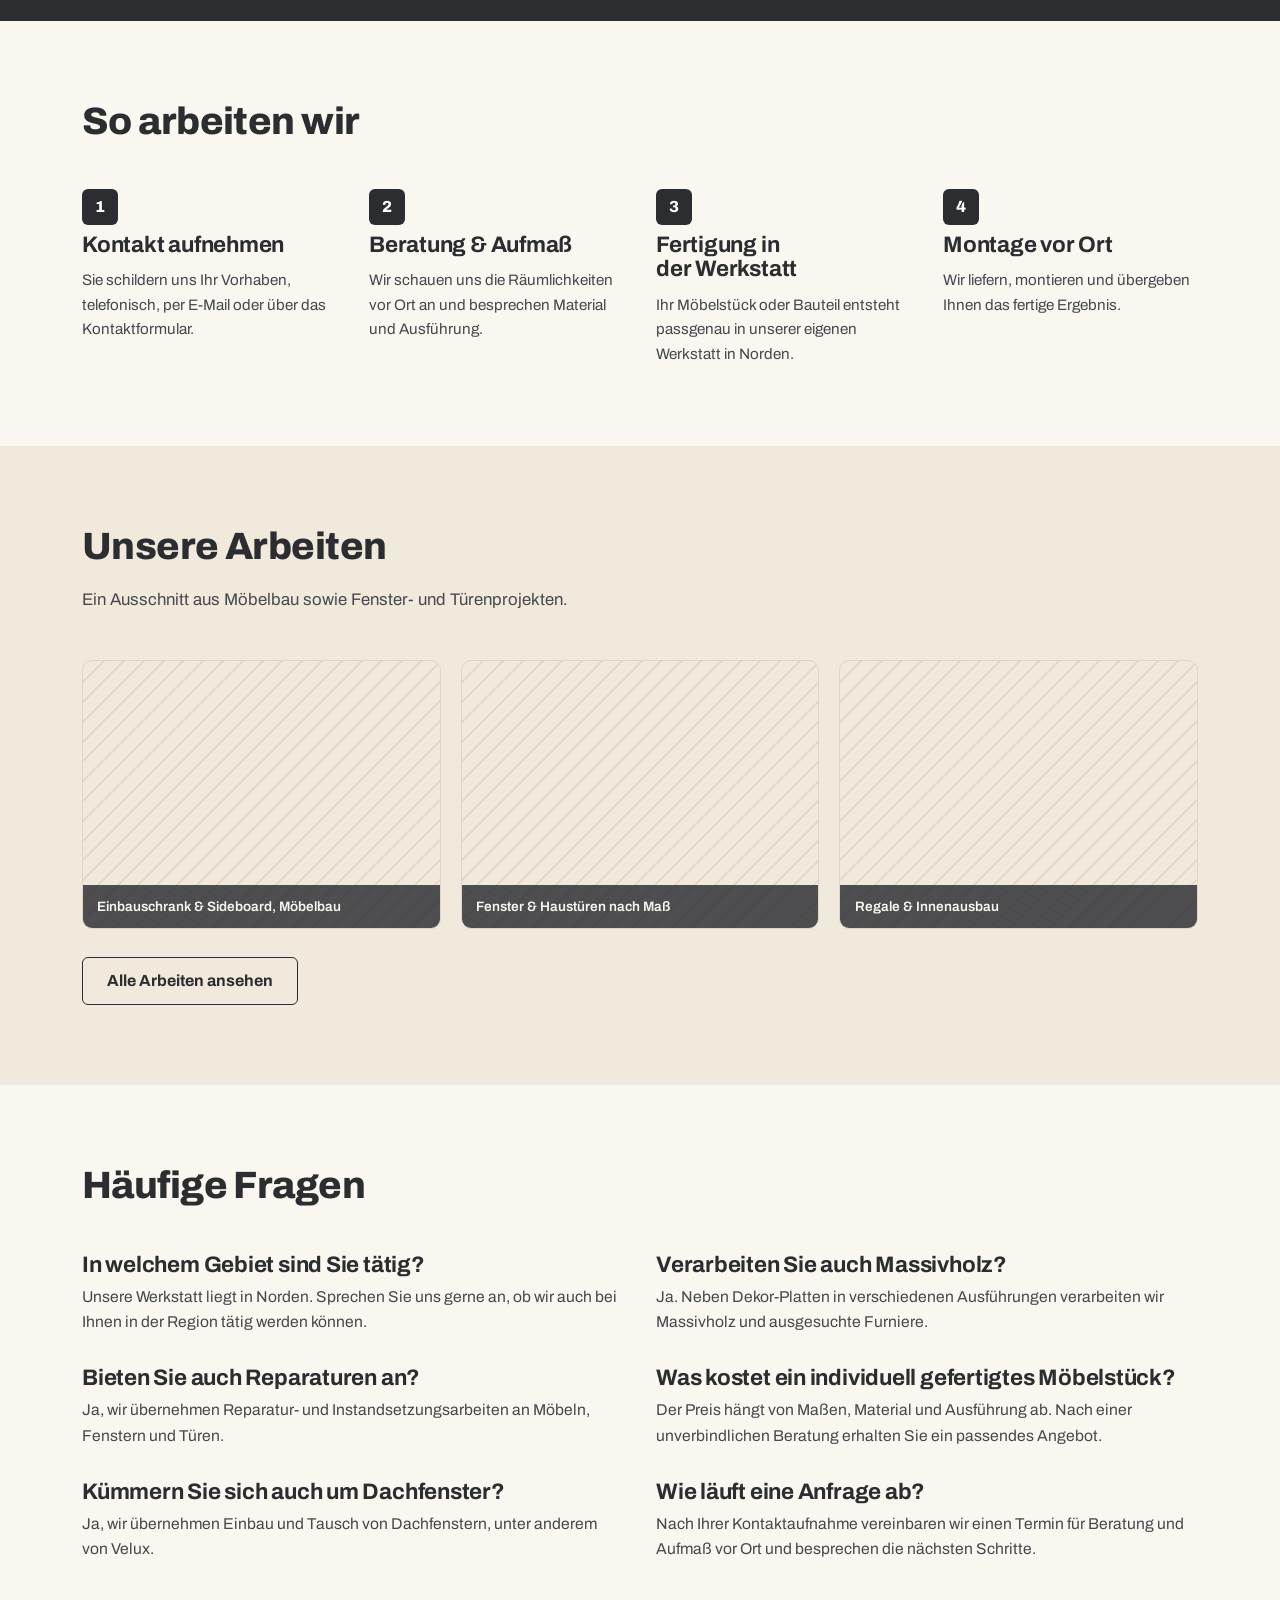
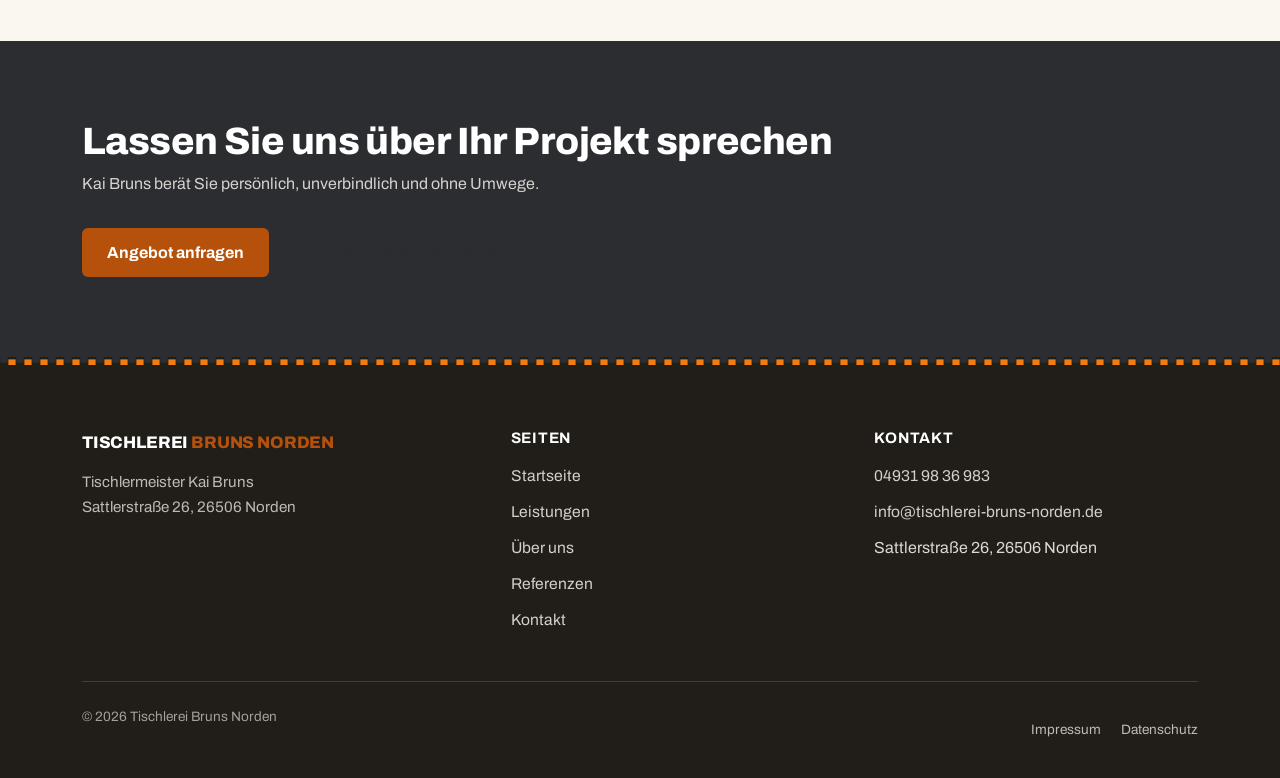
==== commit 18b2dd4f: "Firmennamen zu "Tischlerei Bruns Norden" korrigieren Der Kunde hat klargestellt, dass der vollständi" ====
--- a/index.html
+++ b/index.html
@@ -4,10 +4,10 @@
   <meta charset="UTF-8" />
   <meta name="viewport" content="width=device-width, initial-scale=1, viewport-fit=cover, interactive-widget=resizes-content" />
   <title>Tischlerei Bruns Norden | Möbel, Fenster &amp; Türen nach Maß</title>
-  <meta name="description" content="Tischlerei Bruns in Norden: Möbelbau, Fenster &amp; Türen, Böden, Treppen und Reparaturarbeiten nach Maß. Meisterbetrieb der Tischler-Innung, über 25 Jahre Erfahrung." />
+  <meta name="description" content="Tischlerei Bruns Norden: Möbelbau, Fenster &amp; Türen, Böden, Treppen und Reparaturarbeiten nach Maß. Meisterbetrieb der Tischler-Innung, über 25 Jahre Erfahrung." />
   <link rel="canonical" href="https://www.tischlerei-bruns-norden.de/" />
   <meta property="og:type" content="website" />
-  <meta property="og:site_name" content="Tischlerei Bruns" />
+  <meta property="og:site_name" content="Tischlerei Bruns Norden" />
   <meta property="og:title" content="Tischlerei Bruns Norden | Möbel, Fenster &amp; Türen nach Maß" />
   <meta property="og:description" content="Meisterbetrieb in Norden: Möbelbau, Fenster &amp; Türen, Böden, Treppen und Reparaturarbeiten nach Maß." />
   <meta property="og:locale" content="de_DE" />
@@ -15,12 +15,12 @@
   <link rel="icon" href="assets/img/favicon.svg" type="image/svg+xml" />
   <link rel="preconnect" href="https://fonts.googleapis.com" />
   <link rel="preconnect" href="https://fonts.gstatic.com" crossorigin />
-  <link rel="stylesheet" href="assets/css/style.css" />
+  <link rel="stylesheet" href="assets/css/style.css?v=5" />
   <script type="application/ld+json">
   {
     "@context": "https://schema.org",
     "@type": "HomeAndConstructionBusiness",
-    "name": "Tischlerei Bruns",
+    "name": "Tischlerei Bruns Norden",
     "url": "https://www.tischlerei-bruns-norden.de/",
     "telephone": "+49 4931 983 6983",
     "email": "info@tischlerei-bruns-norden.de",
@@ -45,7 +45,7 @@
           <g transform="translate(32,32) rotate(-8)"><rect x="-22" y="-22" width="34" height="34" fill="#2B2D31"/></g>
           <g transform="translate(32,32) rotate(8)"><rect x="-10" y="-10" width="30" height="30" fill="#F07D12"/></g>
         </svg>
-        <span class="brand-word">TISCHLEREI <strong>BRUNS</strong></span>
+        <span class="brand-word">TISCHLEREI <strong>BRUNS NORDEN</strong></span>
       </a>
       <nav class="main-nav" aria-label="Hauptnavigation">
         <a href="index.html" aria-current="page">Startseite</a>
@@ -158,7 +158,7 @@
     <section class="section-alt" aria-labelledby="warum-heading">
       <div class="container">
         <div class="section-head">
-          <h2 id="warum-heading">Warum Tischlerei Bruns</h2>
+          <h2 id="warum-heading">Warum Tischlerei Bruns Norden</h2>
         </div>
         <div class="reason-list">
           <div class="reason-item">
@@ -301,7 +301,7 @@
     <div class="container">
       <div class="footer-inner">
         <div class="footer-brand">
-          <span class="brand-word">TISCHLEREI <strong>BRUNS</strong></span>
+          <span class="brand-word">TISCHLEREI <strong>BRUNS NORDEN</strong></span>
           <p>Tischlermeister Kai Bruns<br />Sattlerstraße 26, 26506 Norden</p>
         </div>
         <nav class="footer-col" aria-label="Seiten">
@@ -324,7 +324,7 @@
         </div>
       </div>
       <div class="footer-bottom">
-        <p>© <span data-year>2026</span> Tischlerei Bruns, Norden</p>
+        <p>© <span data-year>2026</span> Tischlerei Bruns Norden</p>
         <ul>
           <li><a href="impressum.html">Impressum</a></li>
           <li><a href="datenschutz.html">Datenschutz</a></li>
@@ -333,6 +333,6 @@
     </div>
   </footer>
 
-  <script src="assets/js/main.js"></script>
+  <script src="assets/js/main.js?v=2"></script>
 </body>
 </html>
--- a/assets/css/style.css
+++ b/assets/css/style.css
@@ -427,6 +427,23 @@
   font-weight: 800;
 }
 
+/* "TISCHLEREI BRUNS NORDEN" ist länger als der alte Zwei-Wort-Schriftzug;
+   auf sehr schmalen Screens braucht die Marke etwas weniger Platz. */
+@media (max-width: 400px) {
+  .brand {
+    gap: 0.4rem;
+  }
+
+  .brand-mark {
+    width: 26px;
+    height: 26px;
+  }
+
+  .brand-word {
+    font-size: 0.82rem;
+  }
+}
+
 .main-nav {
   display: none;
 }
@@ -1305,6 +1322,37 @@
   max-width: 60ch;
 }
 
+/* Dezente Holz-Bildleiste als Kopfbereich auf den kundenrelevanten Unterseiten.
+   Bewusst flach (Höhe bleibt wie beim einfachen .page-header, padding-gesteuert,
+   nicht so hoch wie die Hero-Sektion). Überschrift/Text bleiben dunkel, da der
+   helle Verlauf links fast deckend ist. */
+.page-header.page-header--photo {
+  position: relative;
+  background:
+    linear-gradient(
+      90deg,
+      rgba(250, 246, 240, 0.97) 0%,
+      rgba(250, 246, 240, 0.88) 52%,
+      rgba(250, 246, 240, 0.48) 100%
+    ),
+    url("../img/seitenkopf-holz.webp") center / cover no-repeat;
+}
+
+@media (max-width: 779px) {
+  /* Schmalere Crops zeigen bei "center" zu wenig vom Holzbereich rechts;
+     Bildausschnitt auf Mobilgeräten weiter nach rechts verschieben. */
+  .page-header.page-header--photo {
+    background:
+      linear-gradient(
+        90deg,
+        rgba(250, 246, 240, 0.97) 0%,
+        rgba(250, 246, 240, 0.9) 60%,
+        rgba(250, 246, 240, 0.55) 100%
+      ),
+      url("../img/seitenkopf-holz.webp") 78% center / cover no-repeat;
+  }
+}
+
 .breadcrumb {
   font-size: 0.85rem;
   color: var(--color-charcoal-2);
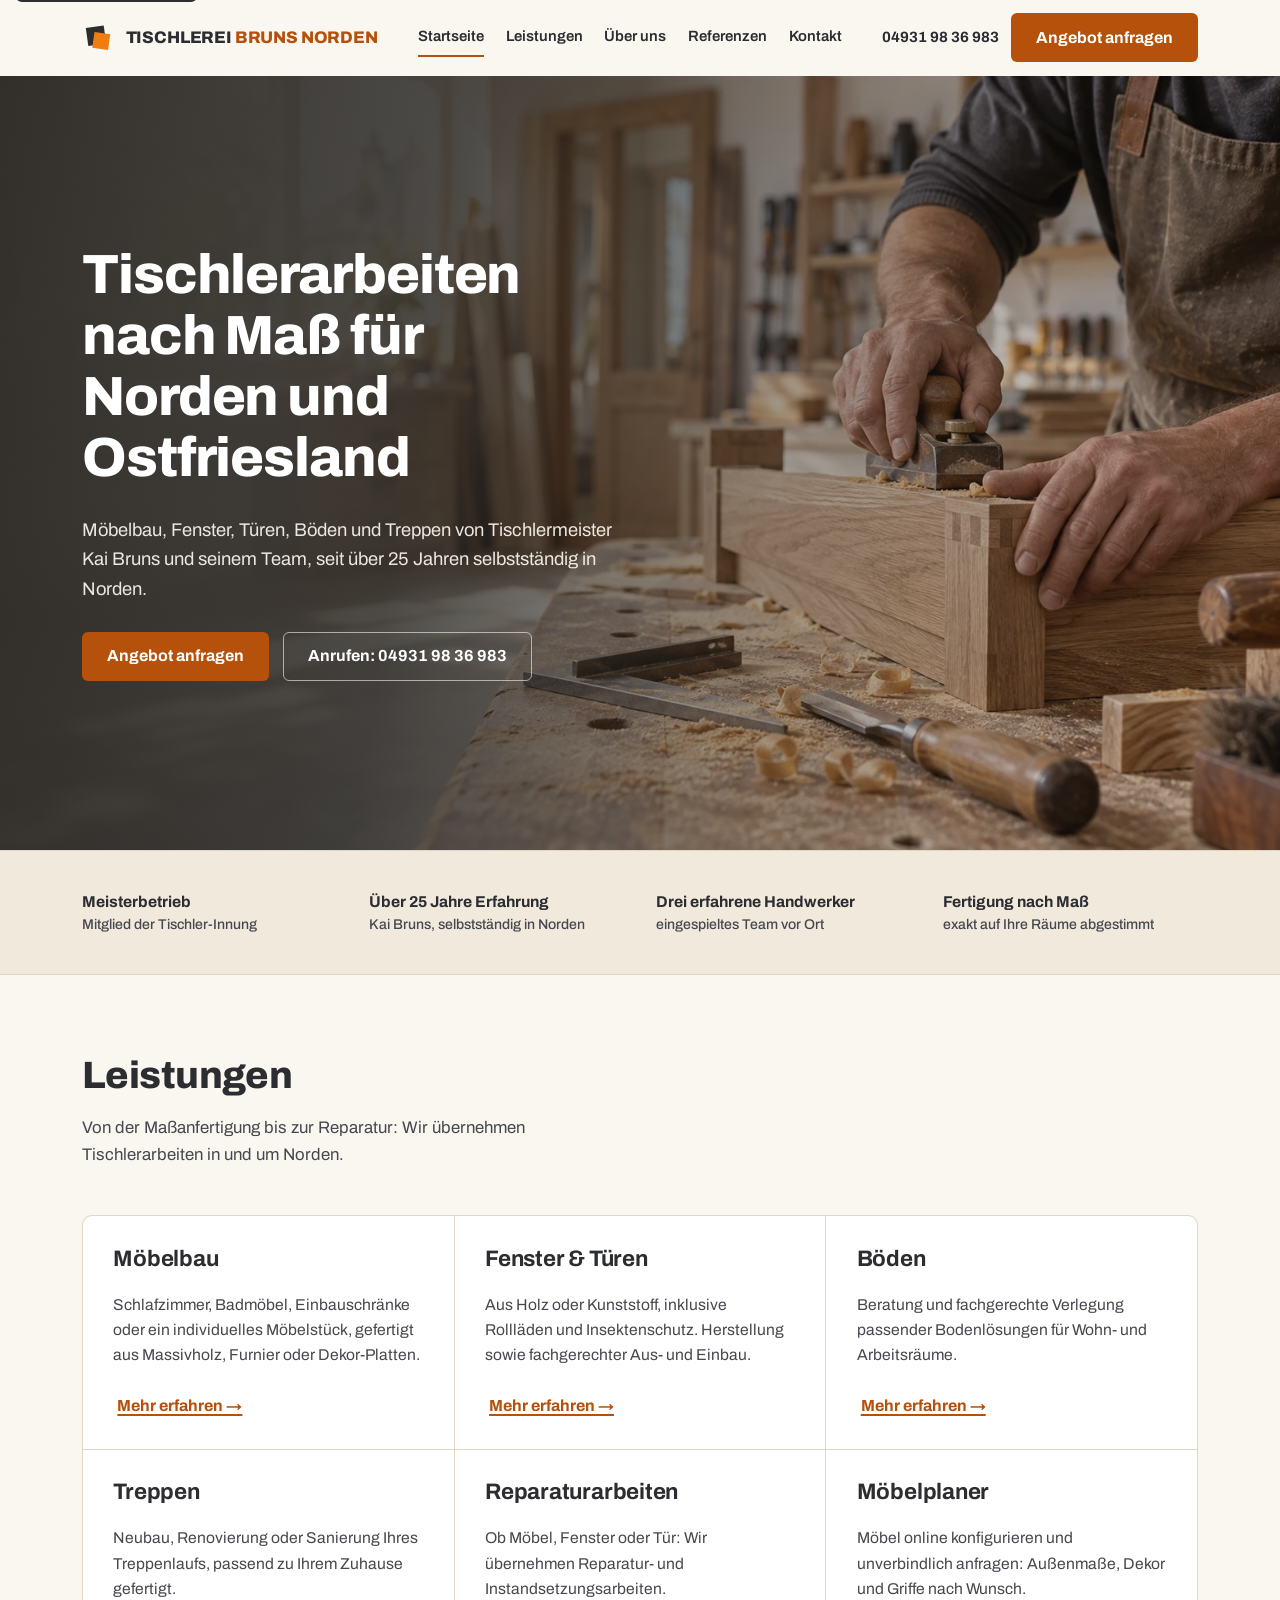
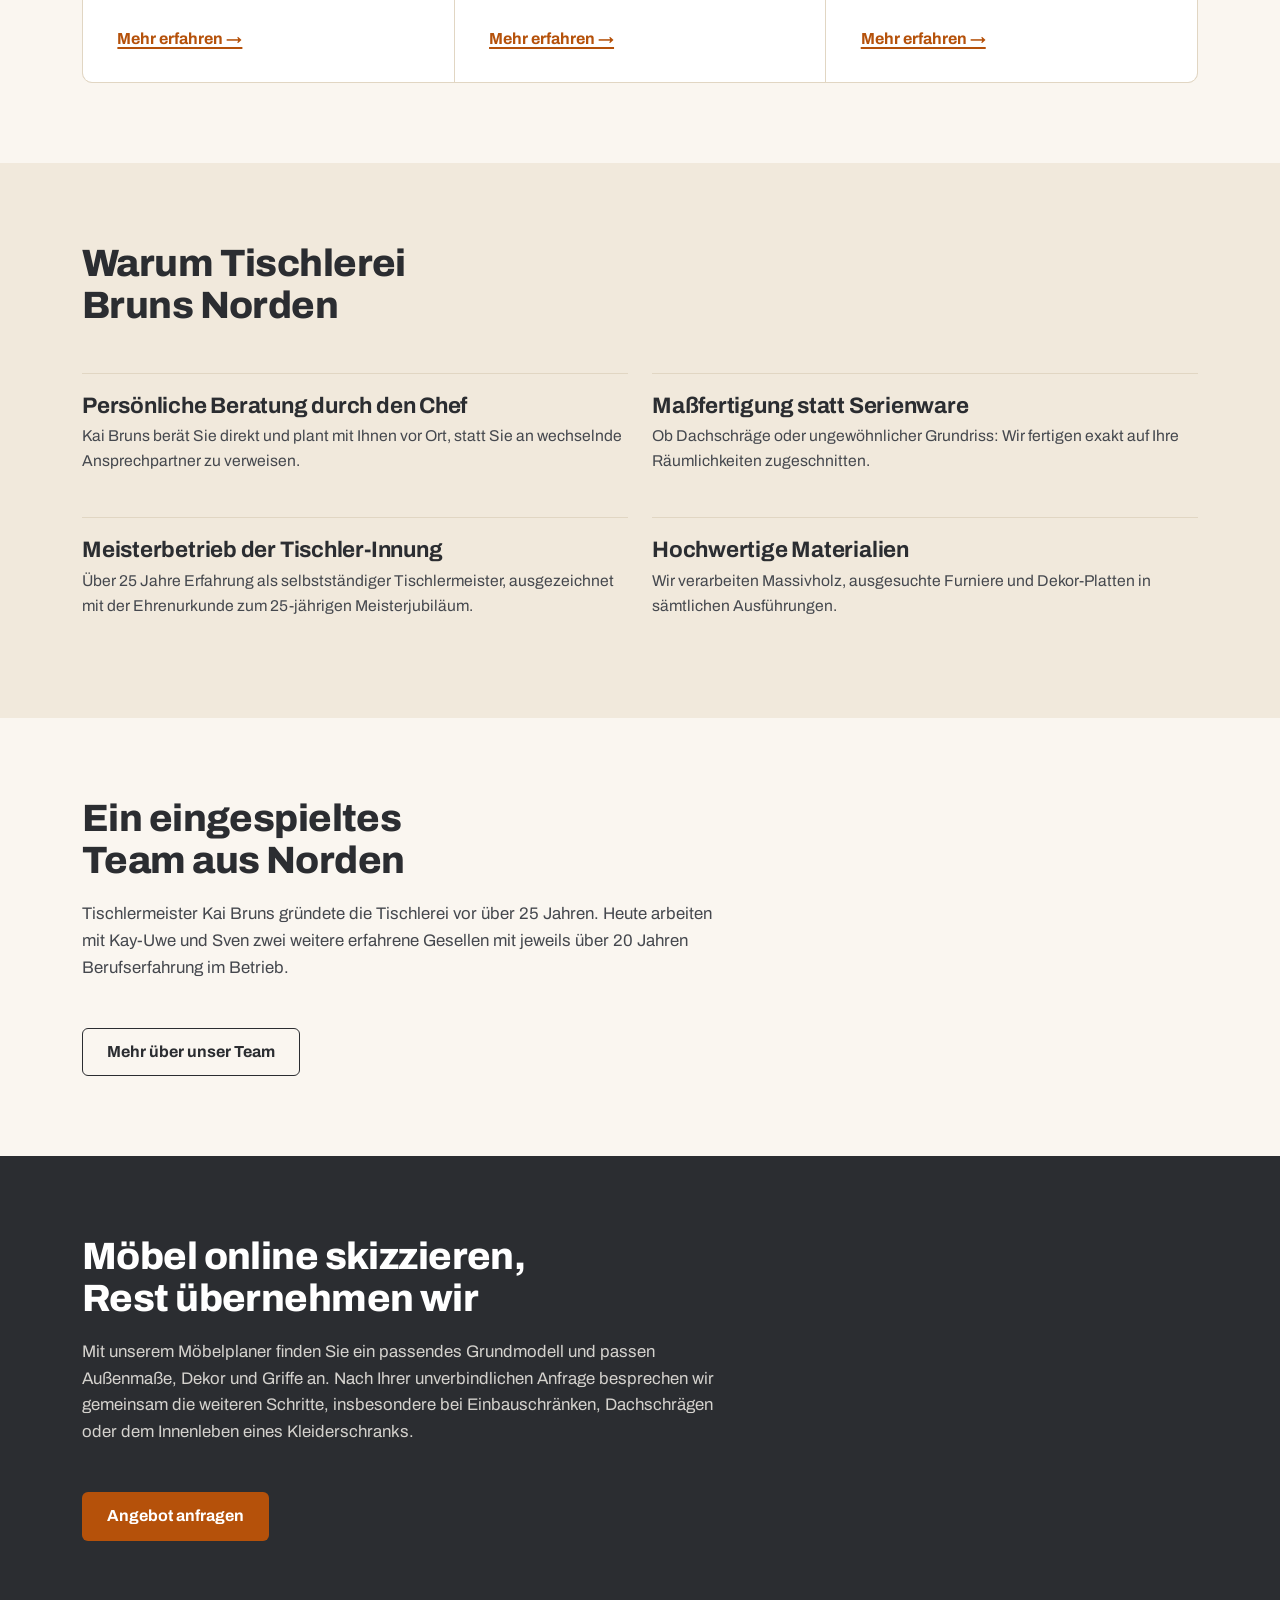
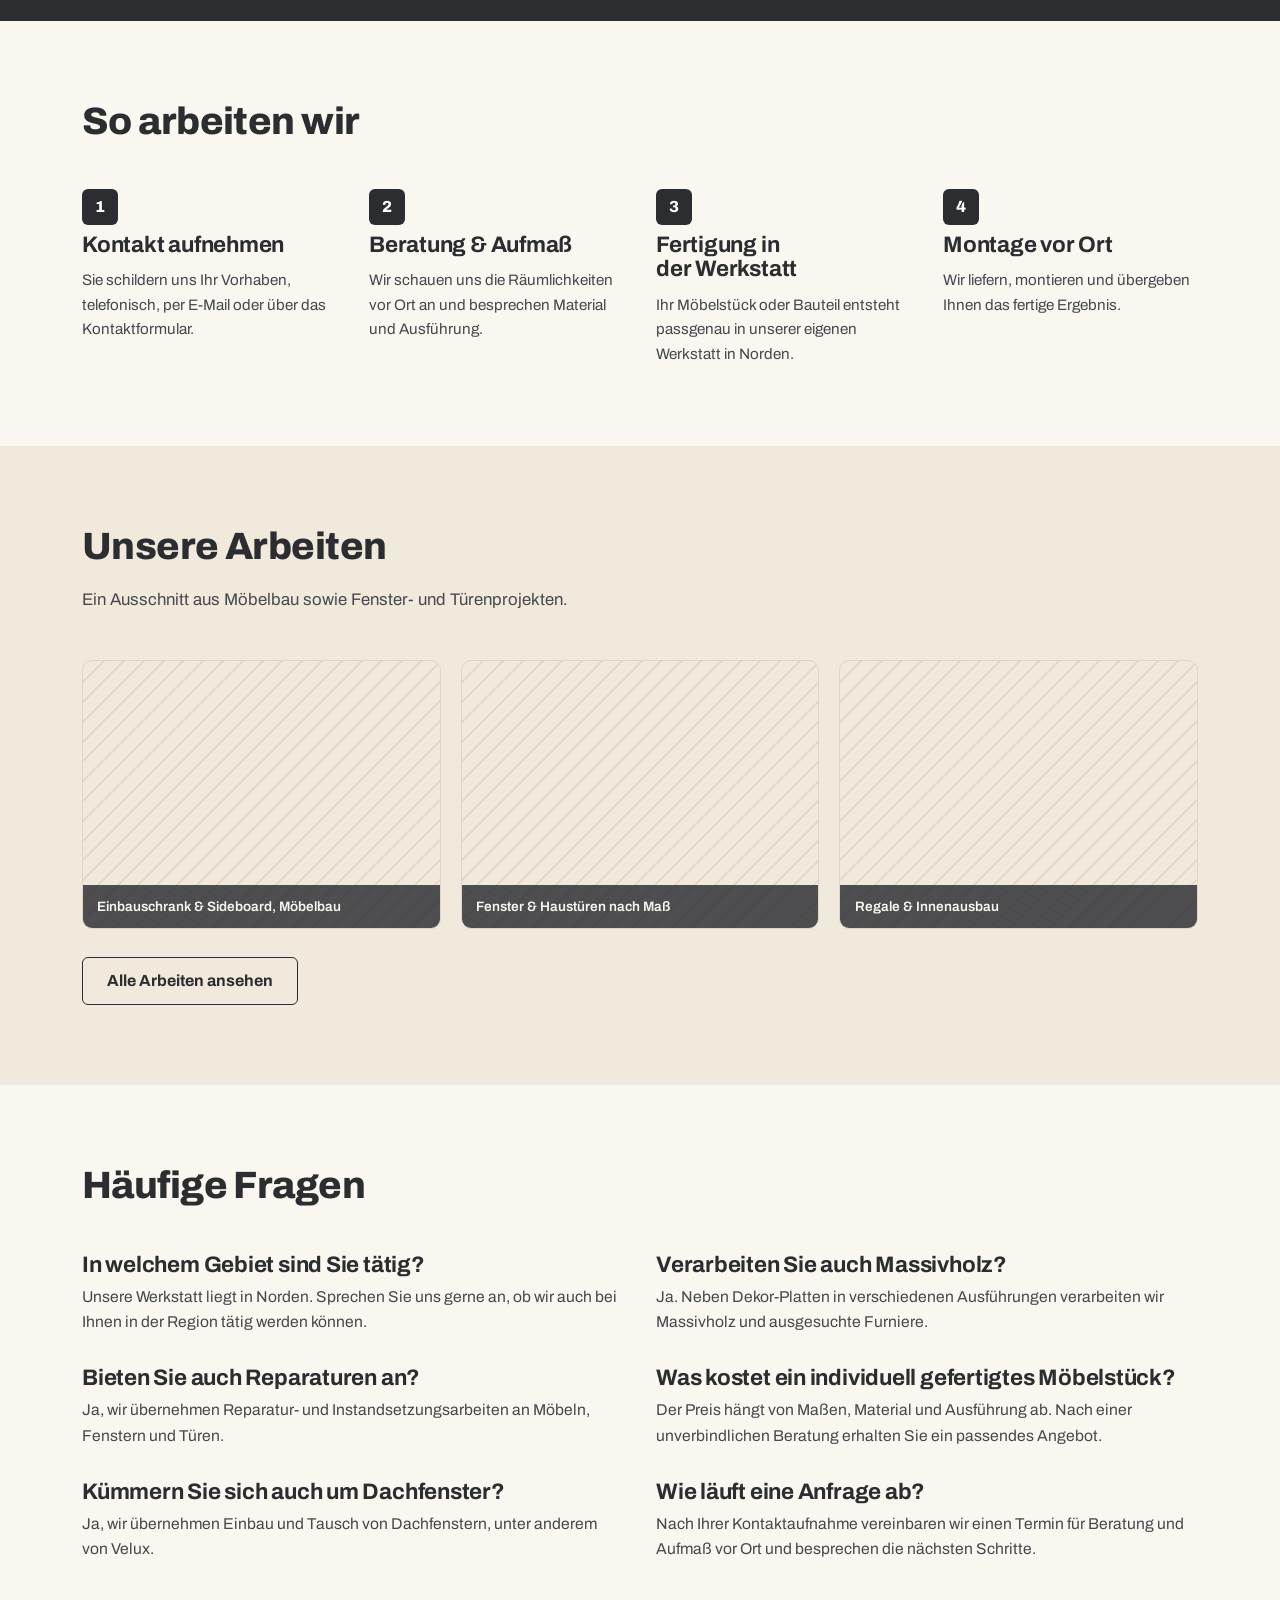
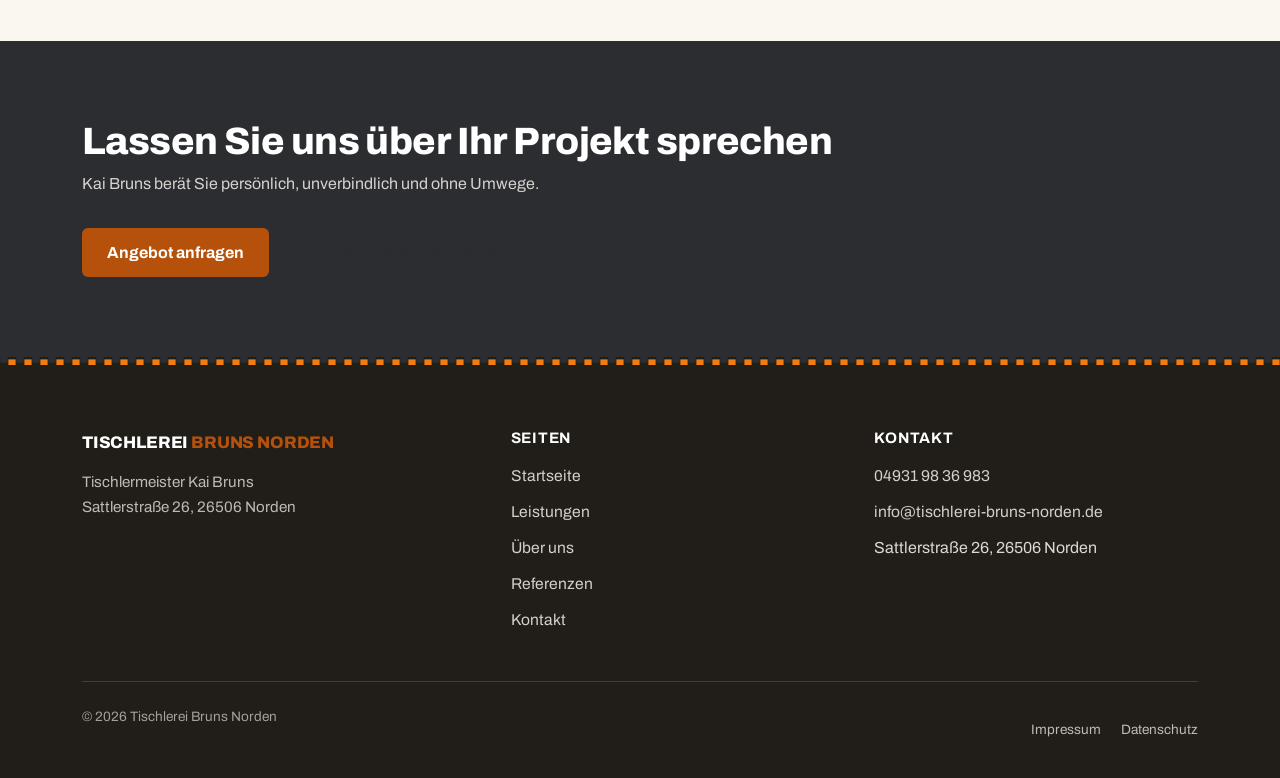
==== commit 0d281d2a: "Header-Navigation: Zeilenumbruch bei "Über uns" und Telefonnummer beheben Ursache: In einer Flexbox-" ====
--- a/index.html
+++ b/index.html
@@ -15,7 +15,7 @@
   <link rel="icon" href="assets/img/favicon.svg" type="image/svg+xml" />
   <link rel="preconnect" href="https://fonts.googleapis.com" />
   <link rel="preconnect" href="https://fonts.gstatic.com" crossorigin />
-  <link rel="stylesheet" href="assets/css/style.css?v=5" />
+  <link rel="stylesheet" href="assets/css/style.css?v=7" />
   <script type="application/ld+json">
   {
     "@context": "https://schema.org",
--- a/assets/css/style.css
+++ b/assets/css/style.css
@@ -393,7 +393,7 @@
   display: flex;
   align-items: center;
   justify-content: space-between;
-  gap: 1rem;
+  gap: 0.75rem;
 }
 
 .brand {
@@ -448,18 +448,19 @@
   display: none;
 }
 
-@media (min-width: 980px) {
+@media (min-width: 1280px) {
   .main-nav {
     display: flex;
     align-items: center;
-    gap: 1.9rem;
+    gap: 1.35rem;
   }
 
   .main-nav a {
     color: var(--color-charcoal);
     text-decoration: none;
     font-weight: 600;
-    font-size: 0.98rem;
+    font-size: 0.93rem;
+    white-space: nowrap;
     padding-block: 0.4rem;
     border-bottom: 2px solid transparent;
     transition: border-color var(--dur-base) var(--ease-out), color var(--dur-base) var(--ease-out);
@@ -494,6 +495,8 @@
 .header-call {
   display: none;
   font-weight: 700;
+  font-size: 0.93rem;
+  white-space: nowrap;
   color: var(--color-charcoal);
   text-decoration: none;
 }
@@ -517,7 +520,7 @@
   touch-action: manipulation;
 }
 
-@media (min-width: 980px) {
+@media (min-width: 1280px) {
   .nav-toggle {
     display: none;
   }
@@ -574,7 +577,7 @@
   transition: opacity var(--dur-base) var(--ease-out), transform var(--dur-base) var(--ease-out), visibility 0s linear var(--dur-base);
 }
 
-@media (min-width: 980px) {
+@media (min-width: 1280px) {
   .mobile-nav {
     display: none;
   }
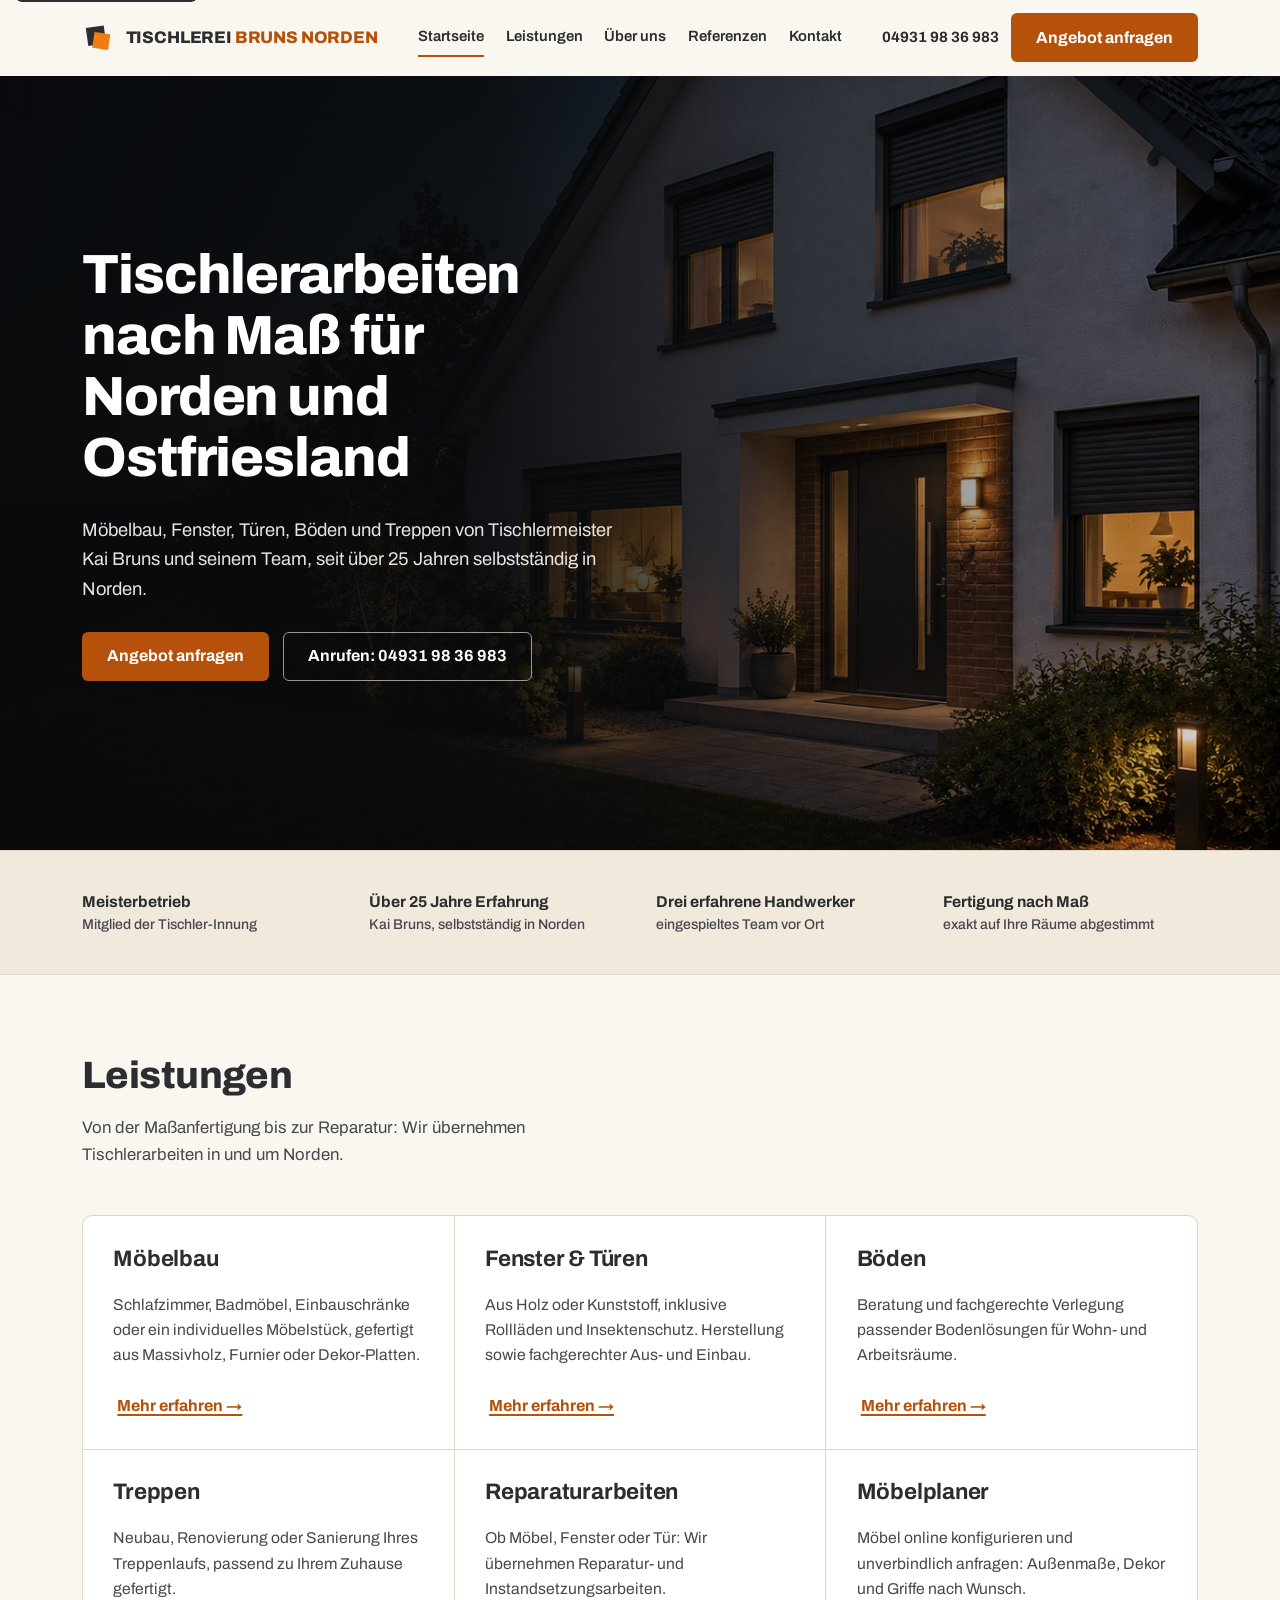
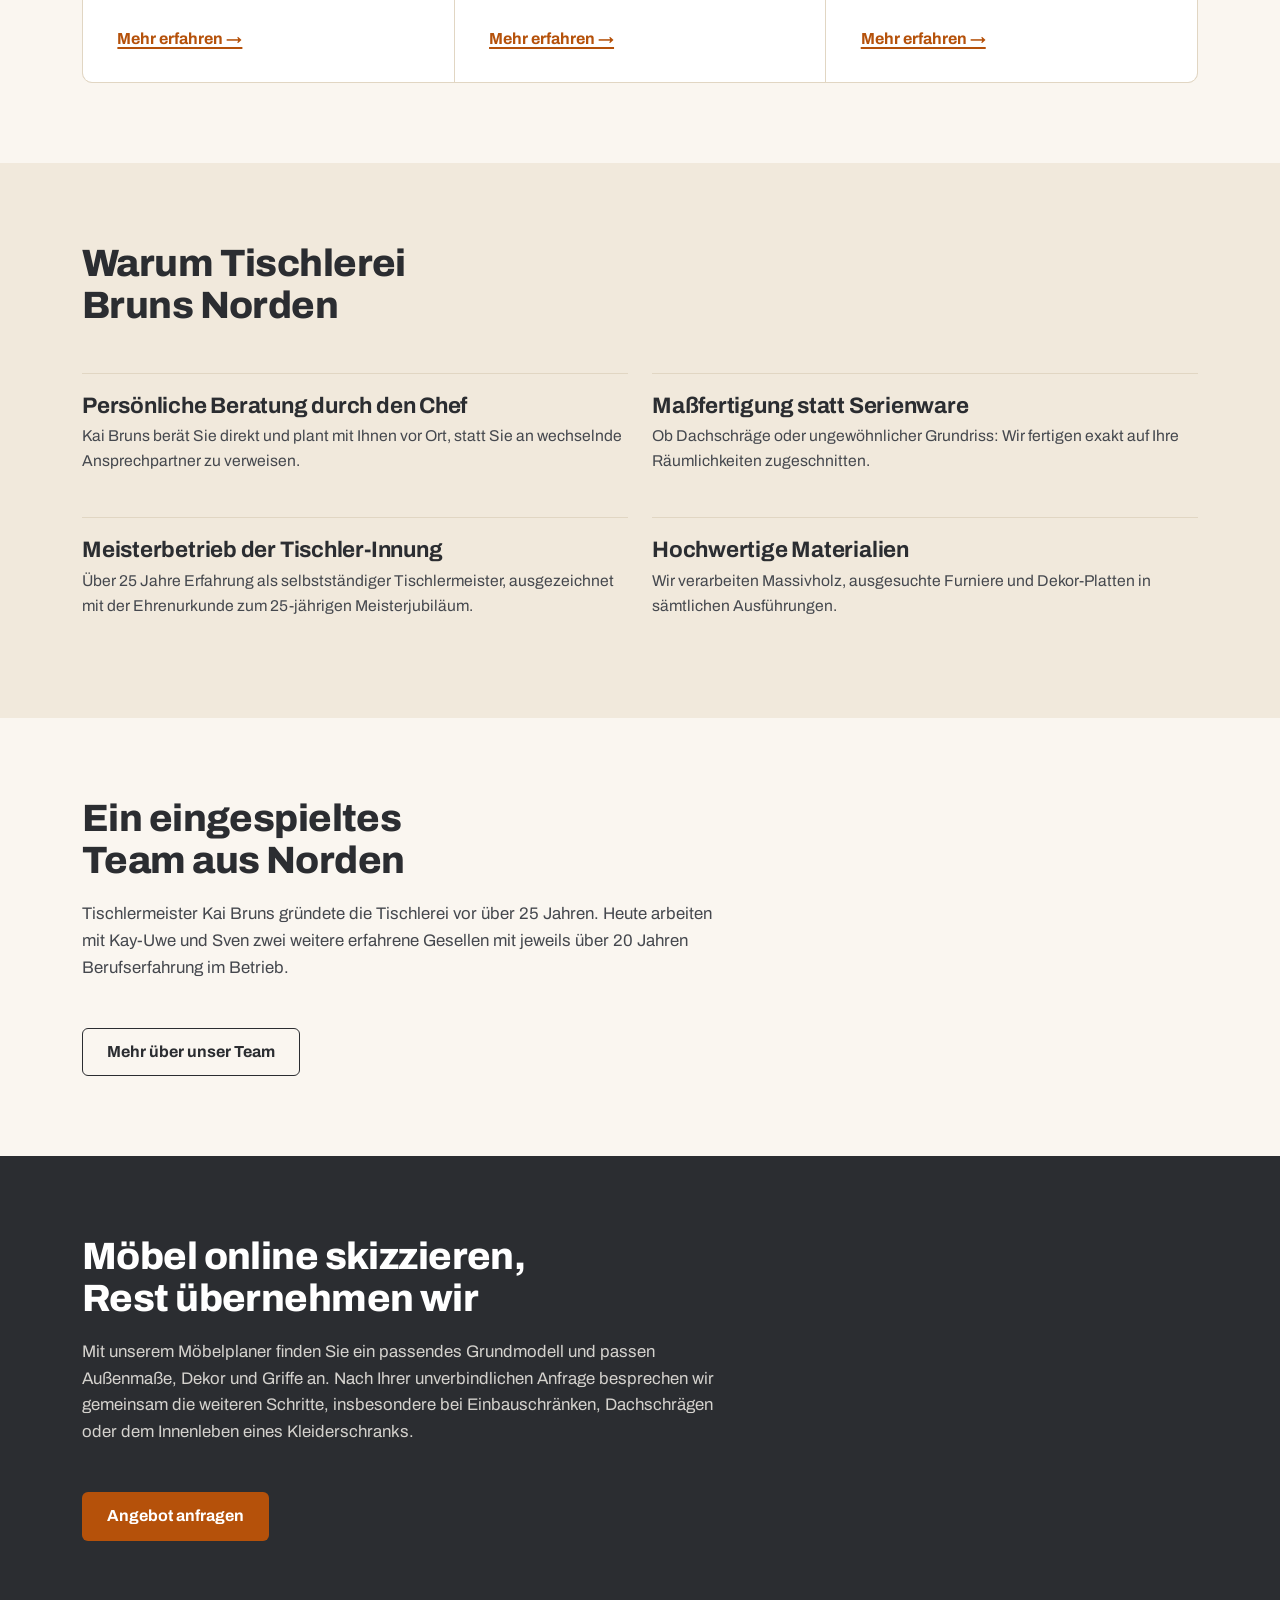
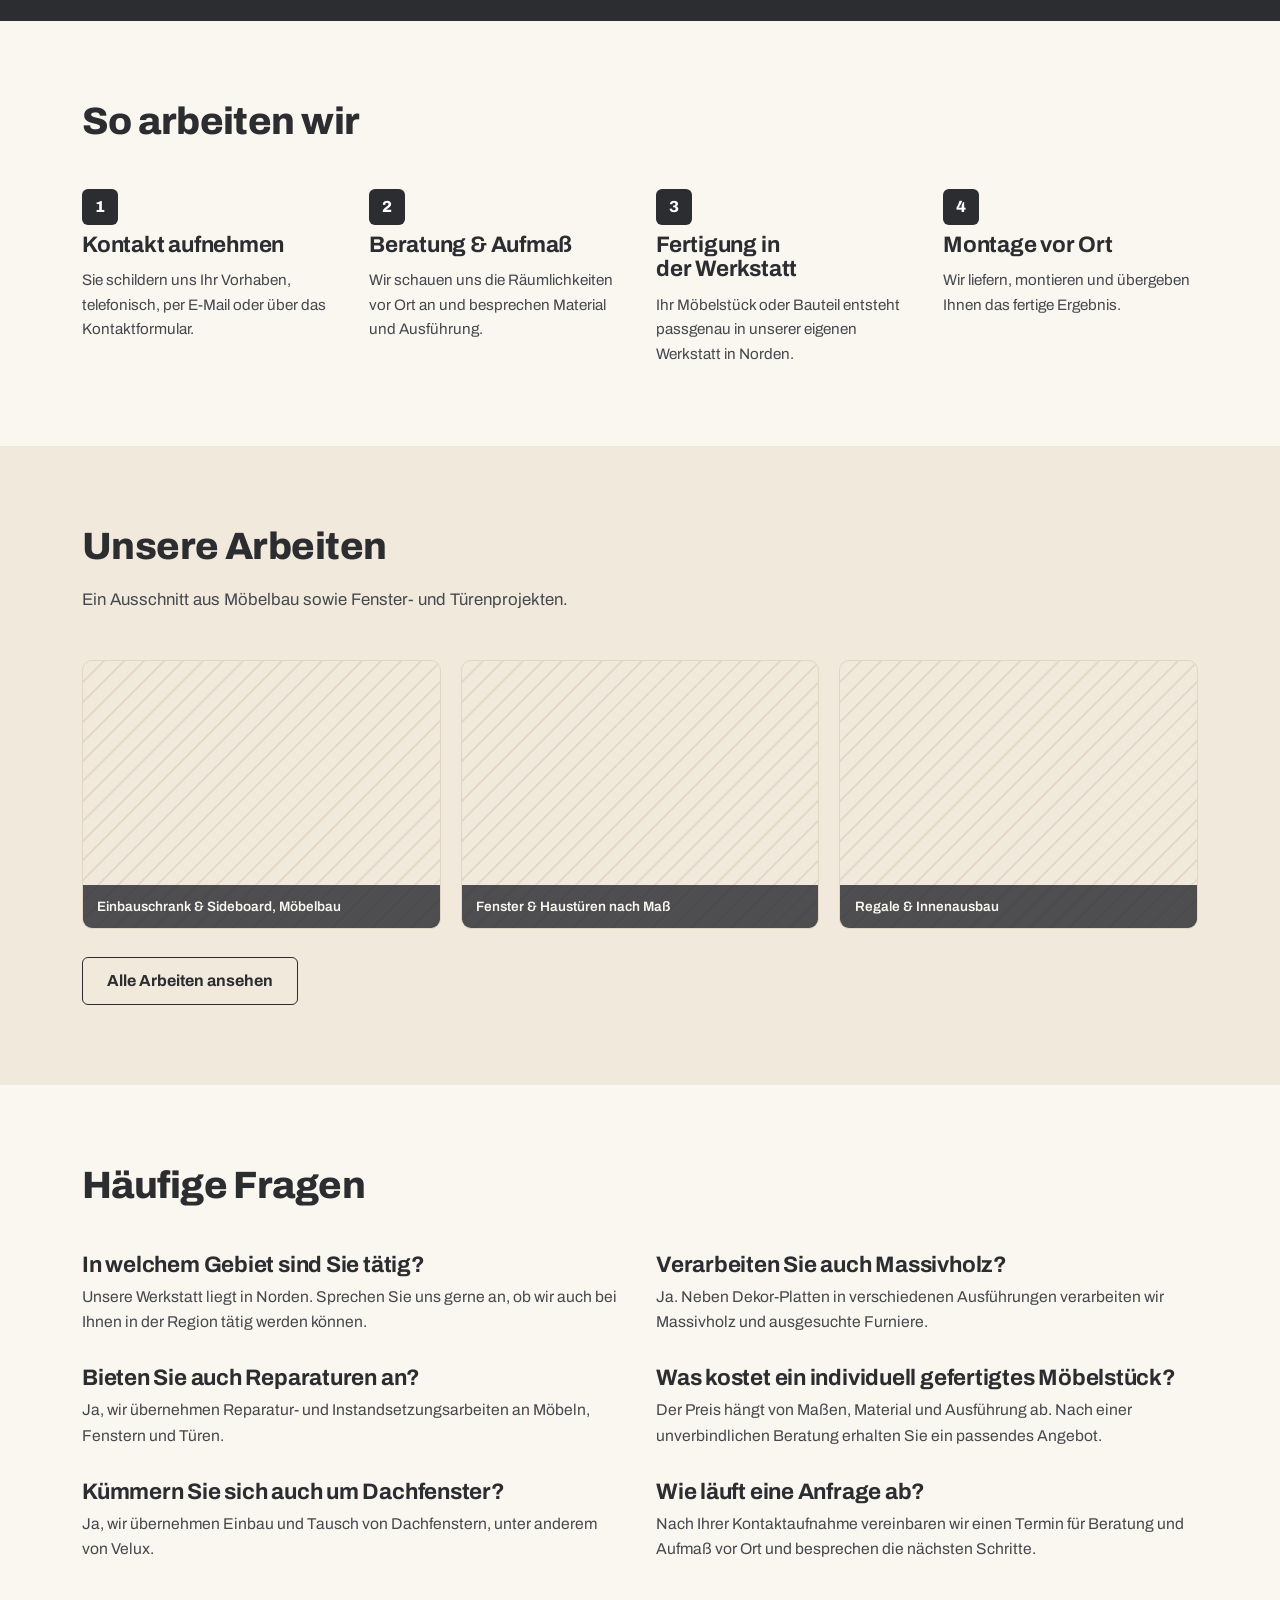
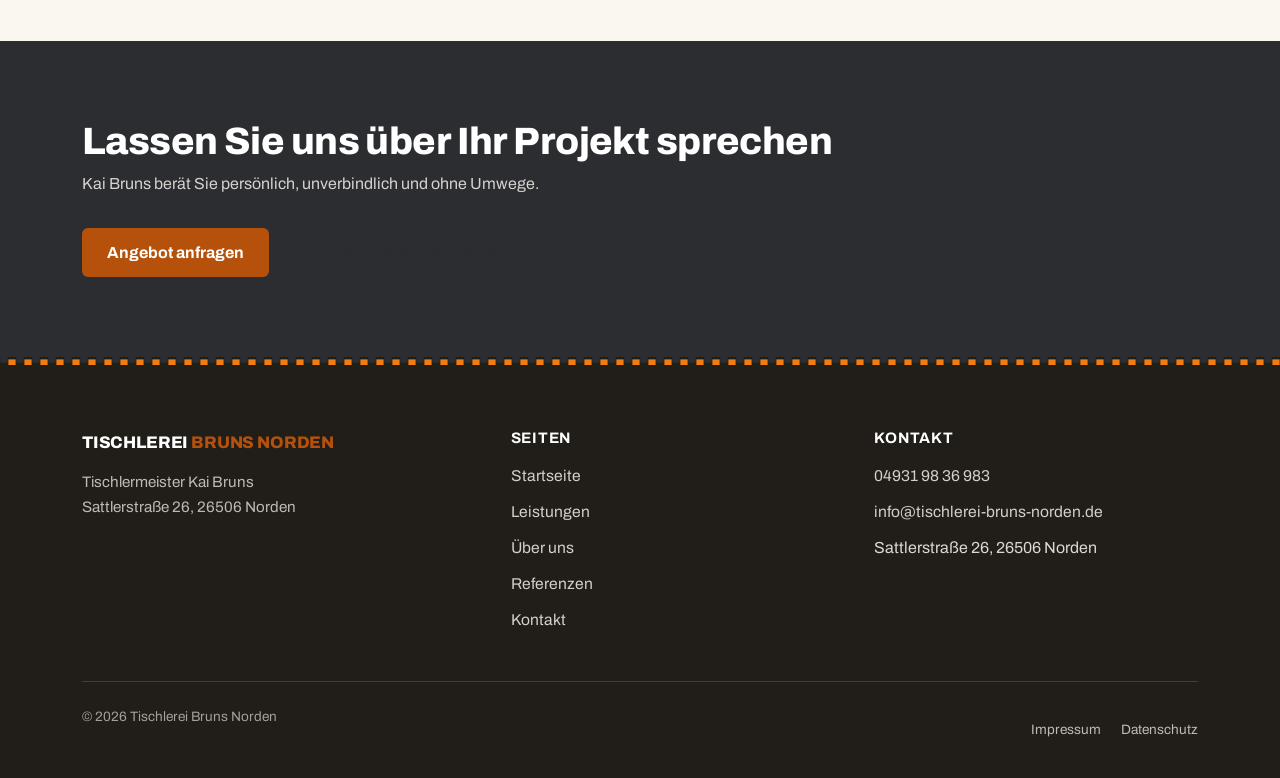
==== commit ba0f4f33: "Neues Hero-Foto (Haus) und Panorama-Seitenköpfe einbauen - Hero der Startseite nutzt jetzt hero-einf" ====
--- a/index.html
+++ b/index.html
@@ -15,7 +15,8 @@
   <link rel="icon" href="assets/img/favicon.svg" type="image/svg+xml" />
   <link rel="preconnect" href="https://fonts.googleapis.com" />
   <link rel="preconnect" href="https://fonts.gstatic.com" crossorigin />
-  <link rel="stylesheet" href="assets/css/style.css?v=7" />
+  <link rel="preload" as="image" href="assets/img/hero-einfamilienhaus.webp" fetchpriority="high" />
+  <link rel="stylesheet" href="assets/css/style.css?v=9" />
   <script type="application/ld+json">
   {
     "@context": "https://schema.org",
@@ -81,16 +82,6 @@
 
   <main id="main">
     <section class="hero">
-      <div class="hero-media">
-        <img
-          src="assets/img/hero-werkstatt.webp"
-          alt=""
-          width="1672"
-          height="941"
-          fetchpriority="high"
-          loading="eager"
-        />
-      </div>
       <div class="container">
         <div class="hero-copy">
           <h1>Tischlerarbeiten nach Maß für Norden und Ostfriesland</h1>
--- a/assets/css/style.css
+++ b/assets/css/style.css
@@ -622,11 +622,19 @@
 .hero {
   position: relative;
   isolation: isolate;
-  overflow: hidden;
   display: flex;
   align-items: center;
   min-height: 78dvh;
   padding-block: clamp(2.5rem, 2rem + 2vw, 3.5rem);
+  background:
+    linear-gradient(
+      90deg,
+      rgba(8, 10, 12, 0.97) 0%,
+      rgba(8, 10, 12, 0.9) 38%,
+      rgba(8, 10, 12, 0.52) 62%,
+      rgba(8, 10, 12, 0.12) 100%
+    ),
+    url("../img/hero-einfamilienhaus.webp") center right / cover no-repeat;
 }
 
 @media (min-width: 940px) {
@@ -635,40 +643,19 @@
   }
 }
 
-.hero-media {
-  position: absolute;
-  inset: 0;
-  z-index: -1;
-}
-
-.hero-media img {
-  width: 100%;
-  height: 100%;
-  object-fit: cover;
-  object-position: 62% 45%;
-}
-
-.hero-media::after {
-  content: "";
-  position: absolute;
-  inset: 0;
-  background: linear-gradient(
-    180deg,
-    rgba(33, 30, 26, 0.85) 0%,
-    rgba(33, 30, 26, 0.72) 45%,
-    rgba(33, 30, 26, 0.6) 100%
-  );
-}
-
-@media (min-width: 940px) {
-  .hero-media::after {
-    background: linear-gradient(
-      100deg,
-      rgba(33, 30, 26, 0.92) 0%,
-      rgba(33, 30, 26, 0.8) 34%,
-      rgba(33, 30, 26, 0.42) 60%,
-      rgba(33, 30, 26, 0.14) 100%
-    );
+/* Schmalere Screens: Textspalte nimmt die volle Breite ein, daher deckt der
+   Verlauf grossflaechiger ab; Bildausschnitt ruecken wir auf den erleuchteten
+   Eingangsbereich, statt ihn zentriert zu belassen. */
+@media (max-width: 768px) {
+  .hero {
+    background:
+      linear-gradient(
+        180deg,
+        rgba(8, 10, 12, 0.88) 0%,
+        rgba(8, 10, 12, 0.8) 50%,
+        rgba(8, 10, 12, 0.74) 100%
+      ),
+      url("../img/hero-einfamilienhaus.webp") 68% center / cover no-repeat;
   }
 }
 
@@ -1325,10 +1312,11 @@
   max-width: 60ch;
 }
 
-/* Dezente Holz-Bildleiste als Kopfbereich auf den kundenrelevanten Unterseiten.
-   Bewusst flach (Höhe bleibt wie beim einfachen .page-header, padding-gesteuert,
-   nicht so hoch wie die Hero-Sektion). Überschrift/Text bleiben dunkel, da der
-   helle Verlauf links fast deckend ist. */
+/* Einheitliche Panorama-Bildleiste als Kopfbereich auf den kundenrelevanten
+   Unterseiten (Fenster/Rollladen/Haustür-Motiv). Bewusst flach (Höhe bleibt
+   wie beim einfachen .page-header, padding-gesteuert, nicht so hoch wie die
+   Hero-Sektion). Überschrift/Text bleiben dunkel, da der helle Verlauf links
+   fast deckend ist. */
 .page-header.page-header--photo {
   position: relative;
   background:
@@ -1338,11 +1326,11 @@
       rgba(250, 246, 240, 0.88) 52%,
       rgba(250, 246, 240, 0.48) 100%
     ),
-    url("../img/seitenkopf-holz.webp") center / cover no-repeat;
+    url("../img/unterseiten-header.webp") center / cover no-repeat;
 }
 
 @media (max-width: 779px) {
-  /* Schmalere Crops zeigen bei "center" zu wenig vom Holzbereich rechts;
+  /* Schmalere Crops zeigen bei "center" zu wenig vom Fenster-/Türbereich rechts;
      Bildausschnitt auf Mobilgeräten weiter nach rechts verschieben. */
   .page-header.page-header--photo {
     background:
@@ -1352,7 +1340,7 @@
         rgba(250, 246, 240, 0.9) 60%,
         rgba(250, 246, 240, 0.55) 100%
       ),
-      url("../img/seitenkopf-holz.webp") 78% center / cover no-repeat;
+      url("../img/unterseiten-header.webp") 78% center / cover no-repeat;
   }
 }
 
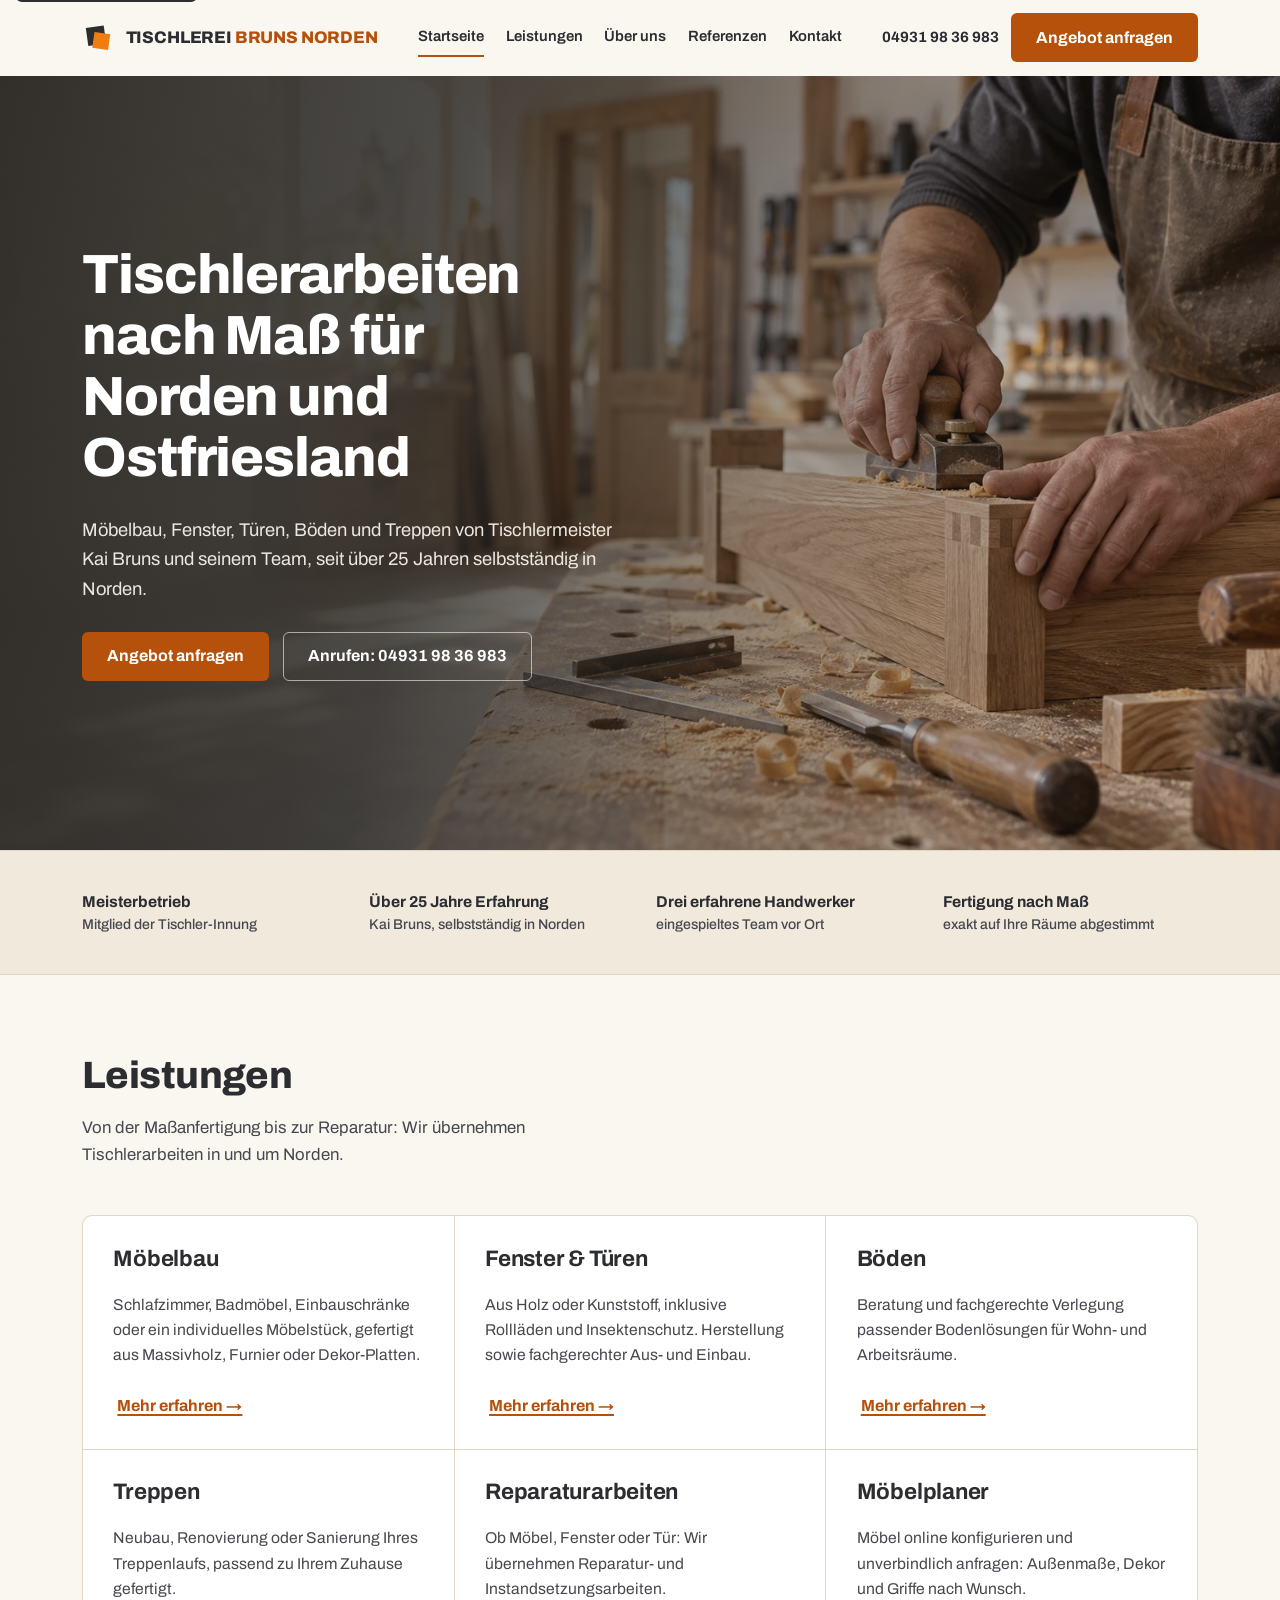
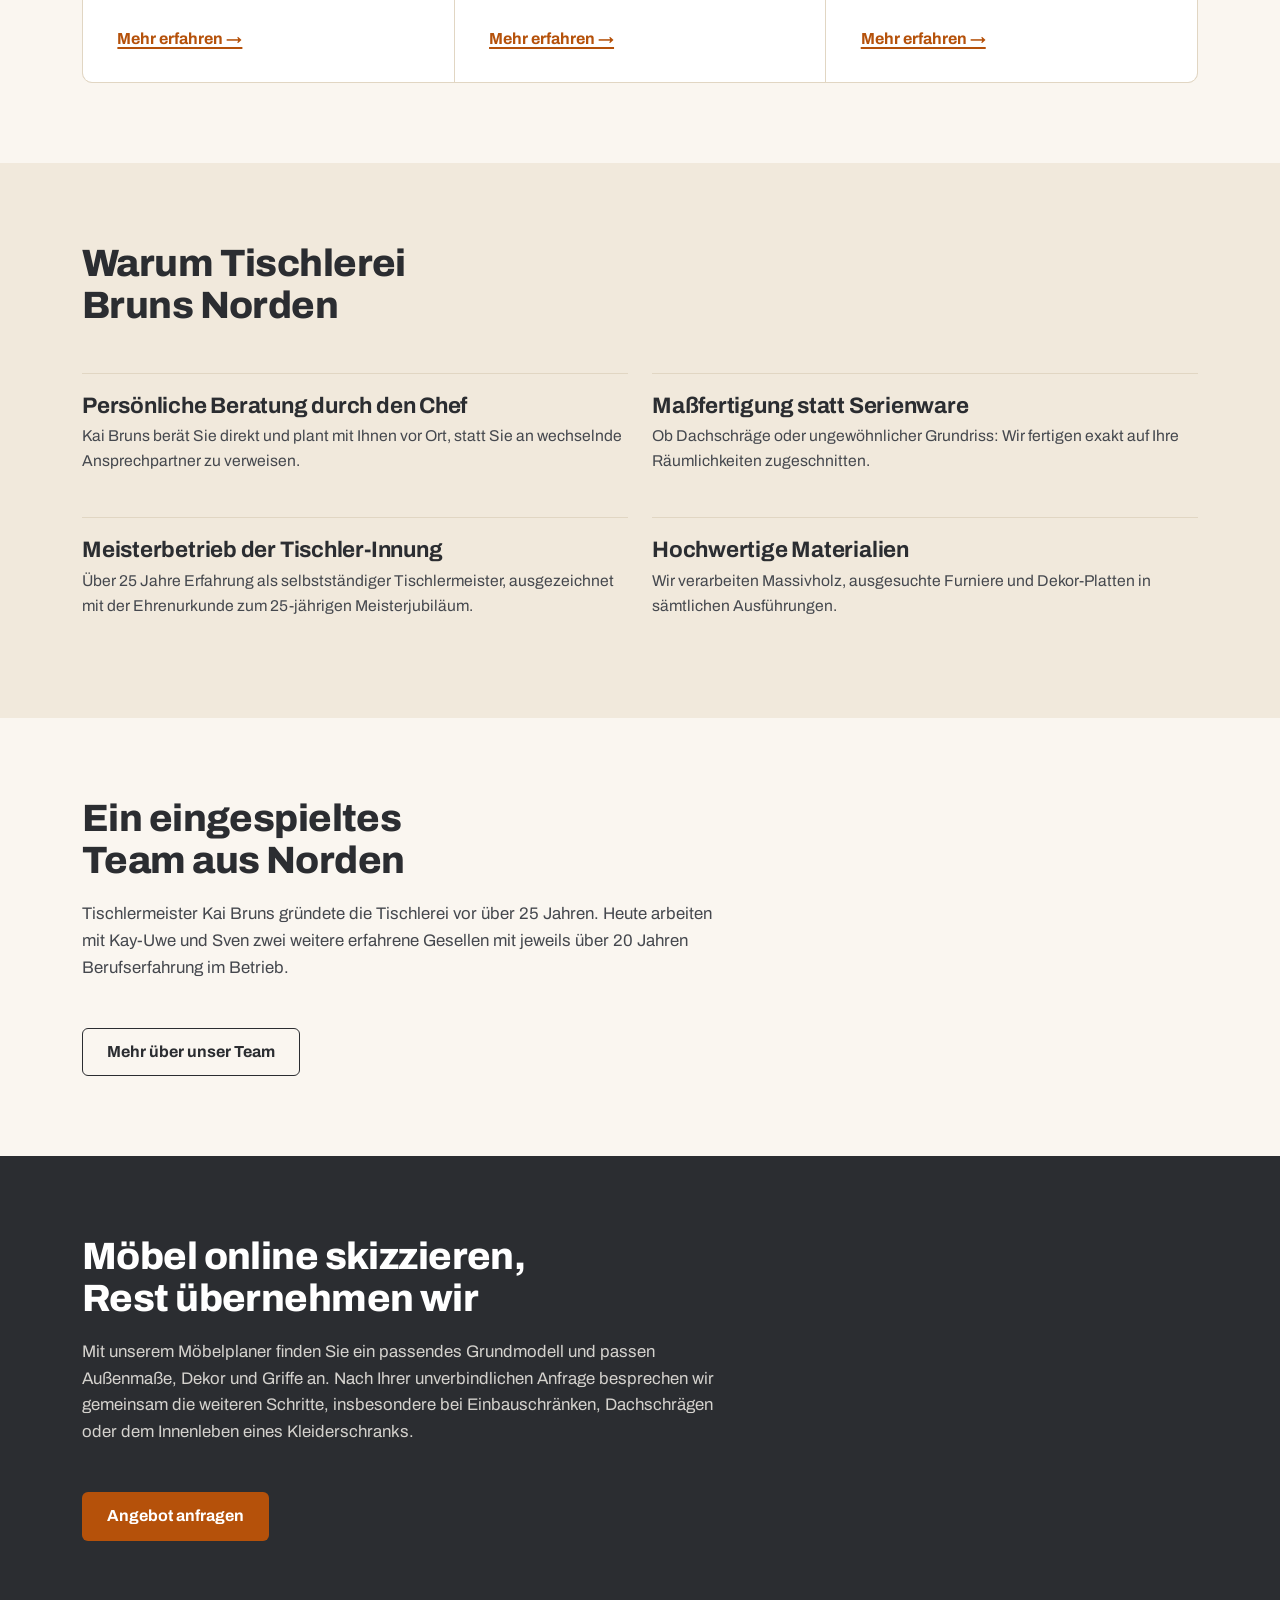
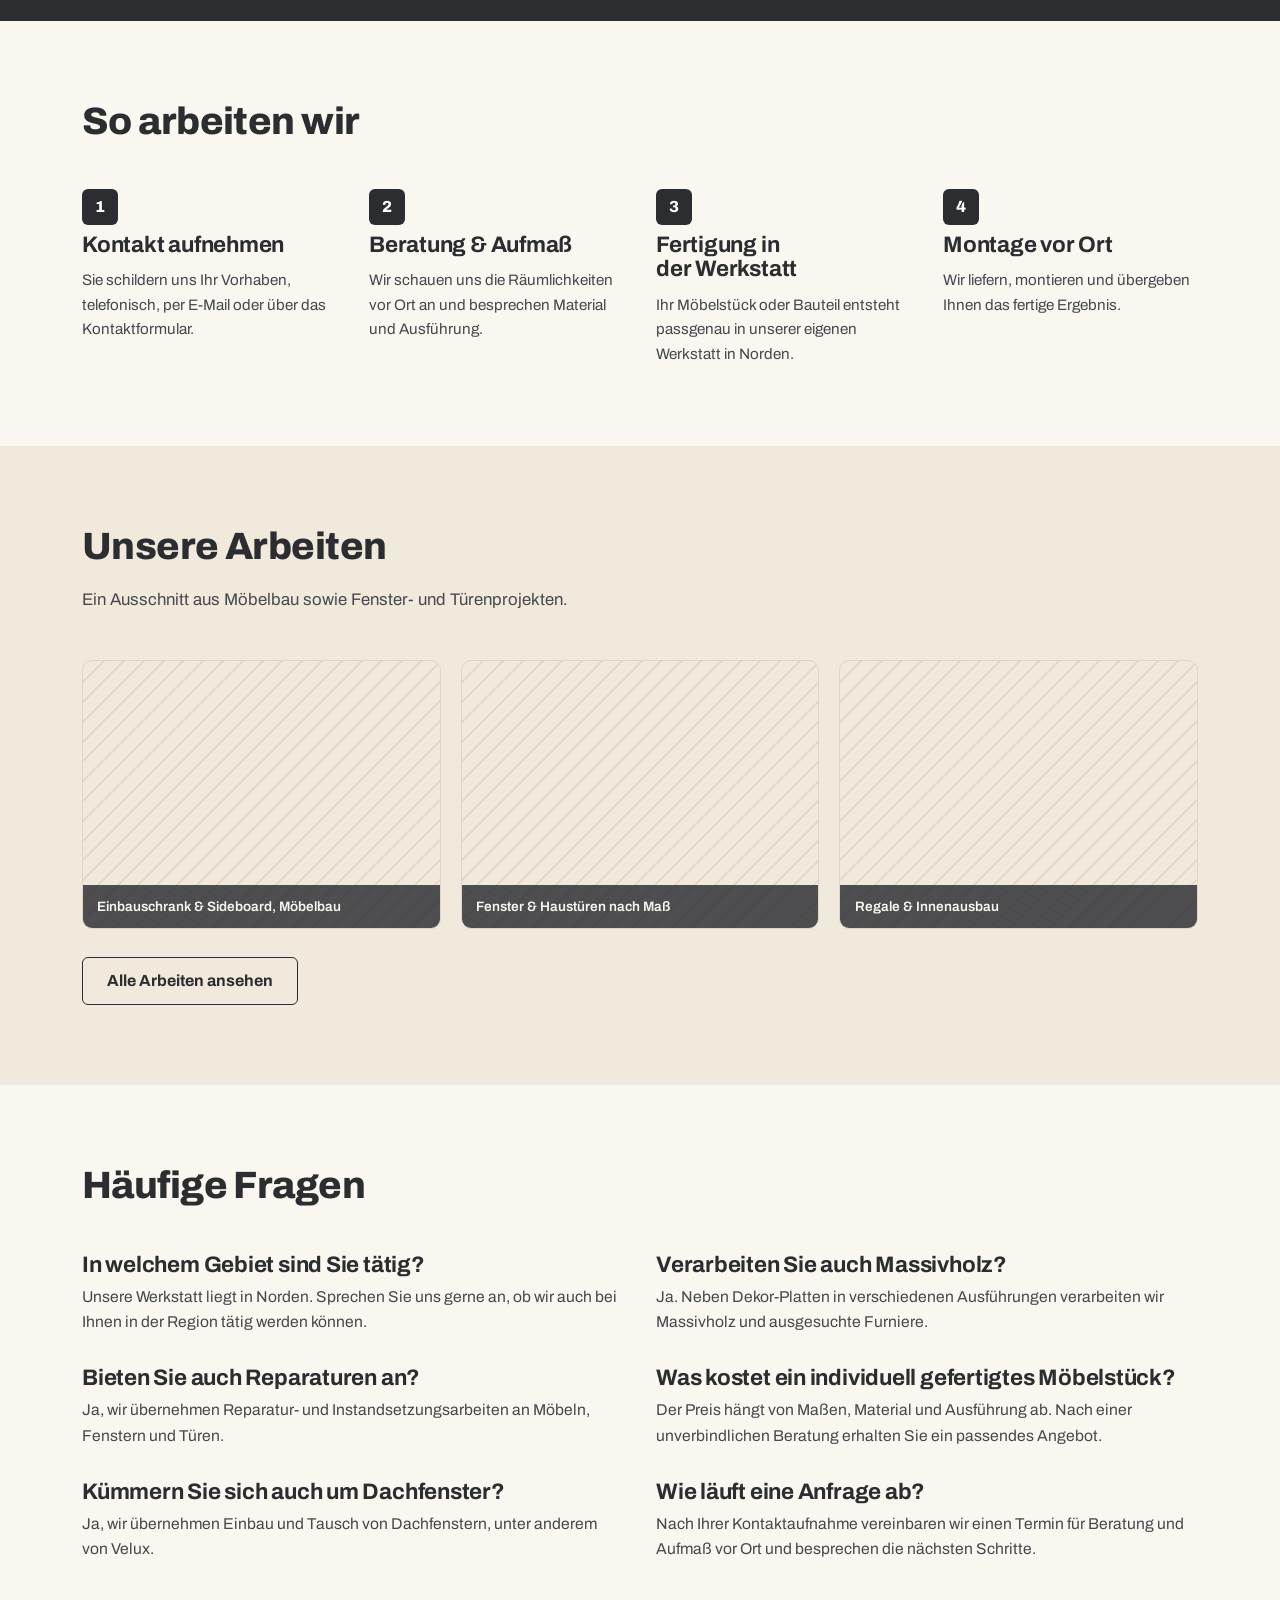
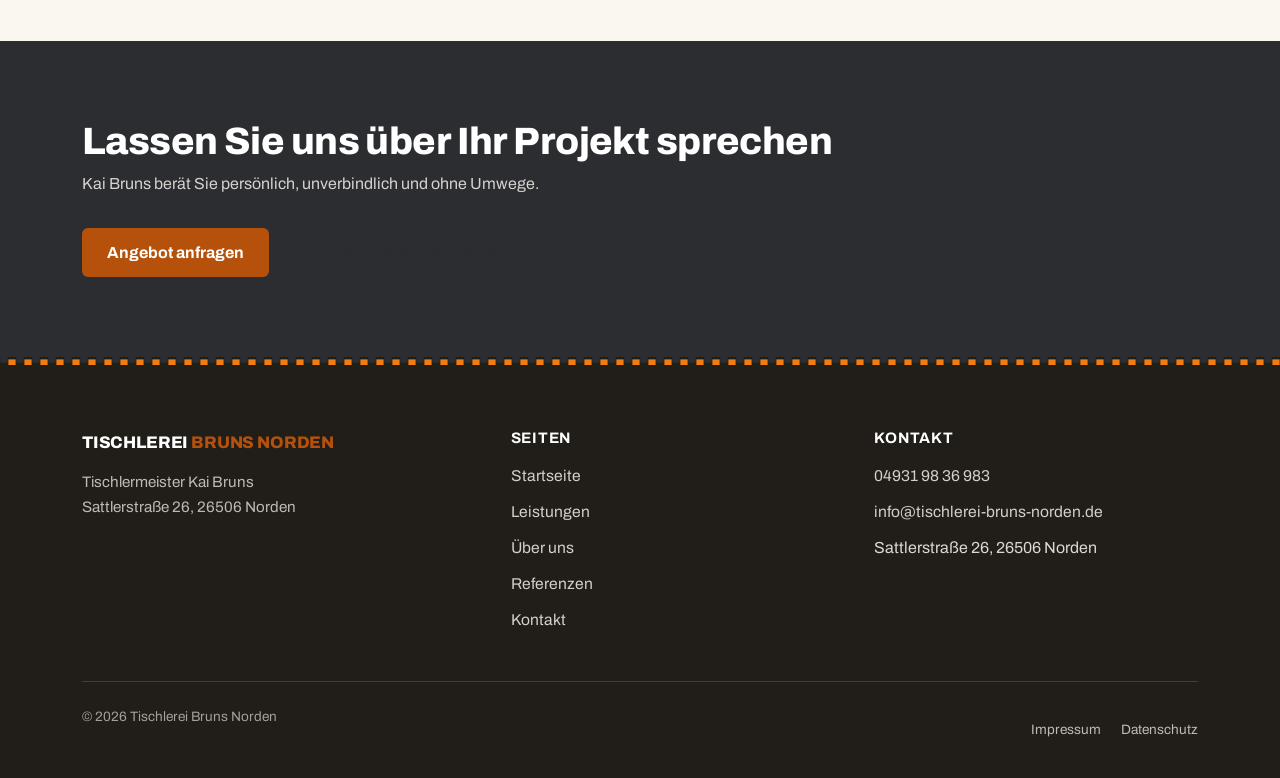
==== commit 7eb0dd57: "Revert "Neues Hero-Foto (Haus) und Panorama-Seitenköpfe einbauen" This reverts commit ba0f4f33b1a544" ====
--- a/index.html
+++ b/index.html
@@ -15,8 +15,7 @@
   <link rel="icon" href="assets/img/favicon.svg" type="image/svg+xml" />
   <link rel="preconnect" href="https://fonts.googleapis.com" />
   <link rel="preconnect" href="https://fonts.gstatic.com" crossorigin />
-  <link rel="preload" as="image" href="assets/img/hero-einfamilienhaus.webp" fetchpriority="high" />
-  <link rel="stylesheet" href="assets/css/style.css?v=9" />
+  <link rel="stylesheet" href="assets/css/style.css?v=7" />
   <script type="application/ld+json">
   {
     "@context": "https://schema.org",
@@ -82,6 +81,16 @@
 
   <main id="main">
     <section class="hero">
+      <div class="hero-media">
+        <img
+          src="assets/img/hero-werkstatt.webp"
+          alt=""
+          width="1672"
+          height="941"
+          fetchpriority="high"
+          loading="eager"
+        />
+      </div>
       <div class="container">
         <div class="hero-copy">
           <h1>Tischlerarbeiten nach Maß für Norden und Ostfriesland</h1>
--- a/assets/css/style.css
+++ b/assets/css/style.css
@@ -622,19 +622,11 @@
 .hero {
   position: relative;
   isolation: isolate;
+  overflow: hidden;
   display: flex;
   align-items: center;
   min-height: 78dvh;
   padding-block: clamp(2.5rem, 2rem + 2vw, 3.5rem);
-  background:
-    linear-gradient(
-      90deg,
-      rgba(8, 10, 12, 0.97) 0%,
-      rgba(8, 10, 12, 0.9) 38%,
-      rgba(8, 10, 12, 0.52) 62%,
-      rgba(8, 10, 12, 0.12) 100%
-    ),
-    url("../img/hero-einfamilienhaus.webp") center right / cover no-repeat;
 }
 
 @media (min-width: 940px) {
@@ -643,19 +635,40 @@
   }
 }
 
-/* Schmalere Screens: Textspalte nimmt die volle Breite ein, daher deckt der
-   Verlauf grossflaechiger ab; Bildausschnitt ruecken wir auf den erleuchteten
-   Eingangsbereich, statt ihn zentriert zu belassen. */
-@media (max-width: 768px) {
-  .hero {
-    background:
-      linear-gradient(
-        180deg,
-        rgba(8, 10, 12, 0.88) 0%,
-        rgba(8, 10, 12, 0.8) 50%,
-        rgba(8, 10, 12, 0.74) 100%
-      ),
-      url("../img/hero-einfamilienhaus.webp") 68% center / cover no-repeat;
+.hero-media {
+  position: absolute;
+  inset: 0;
+  z-index: -1;
+}
+
+.hero-media img {
+  width: 100%;
+  height: 100%;
+  object-fit: cover;
+  object-position: 62% 45%;
+}
+
+.hero-media::after {
+  content: "";
+  position: absolute;
+  inset: 0;
+  background: linear-gradient(
+    180deg,
+    rgba(33, 30, 26, 0.85) 0%,
+    rgba(33, 30, 26, 0.72) 45%,
+    rgba(33, 30, 26, 0.6) 100%
+  );
+}
+
+@media (min-width: 940px) {
+  .hero-media::after {
+    background: linear-gradient(
+      100deg,
+      rgba(33, 30, 26, 0.92) 0%,
+      rgba(33, 30, 26, 0.8) 34%,
+      rgba(33, 30, 26, 0.42) 60%,
+      rgba(33, 30, 26, 0.14) 100%
+    );
   }
 }
 
@@ -1312,11 +1325,10 @@
   max-width: 60ch;
 }
 
-/* Einheitliche Panorama-Bildleiste als Kopfbereich auf den kundenrelevanten
-   Unterseiten (Fenster/Rollladen/Haustür-Motiv). Bewusst flach (Höhe bleibt
-   wie beim einfachen .page-header, padding-gesteuert, nicht so hoch wie die
-   Hero-Sektion). Überschrift/Text bleiben dunkel, da der helle Verlauf links
-   fast deckend ist. */
+/* Dezente Holz-Bildleiste als Kopfbereich auf den kundenrelevanten Unterseiten.
+   Bewusst flach (Höhe bleibt wie beim einfachen .page-header, padding-gesteuert,
+   nicht so hoch wie die Hero-Sektion). Überschrift/Text bleiben dunkel, da der
+   helle Verlauf links fast deckend ist. */
 .page-header.page-header--photo {
   position: relative;
   background:
@@ -1326,11 +1338,11 @@
       rgba(250, 246, 240, 0.88) 52%,
       rgba(250, 246, 240, 0.48) 100%
     ),
-    url("../img/unterseiten-header.webp") center / cover no-repeat;
+    url("../img/seitenkopf-holz.webp") center / cover no-repeat;
 }
 
 @media (max-width: 779px) {
-  /* Schmalere Crops zeigen bei "center" zu wenig vom Fenster-/Türbereich rechts;
+  /* Schmalere Crops zeigen bei "center" zu wenig vom Holzbereich rechts;
      Bildausschnitt auf Mobilgeräten weiter nach rechts verschieben. */
   .page-header.page-header--photo {
     background:
@@ -1340,7 +1352,7 @@
         rgba(250, 246, 240, 0.9) 60%,
         rgba(250, 246, 240, 0.55) 100%
       ),
-      url("../img/unterseiten-header.webp") 78% center / cover no-repeat;
+      url("../img/seitenkopf-holz.webp") 78% center / cover no-repeat;
   }
 }
 
